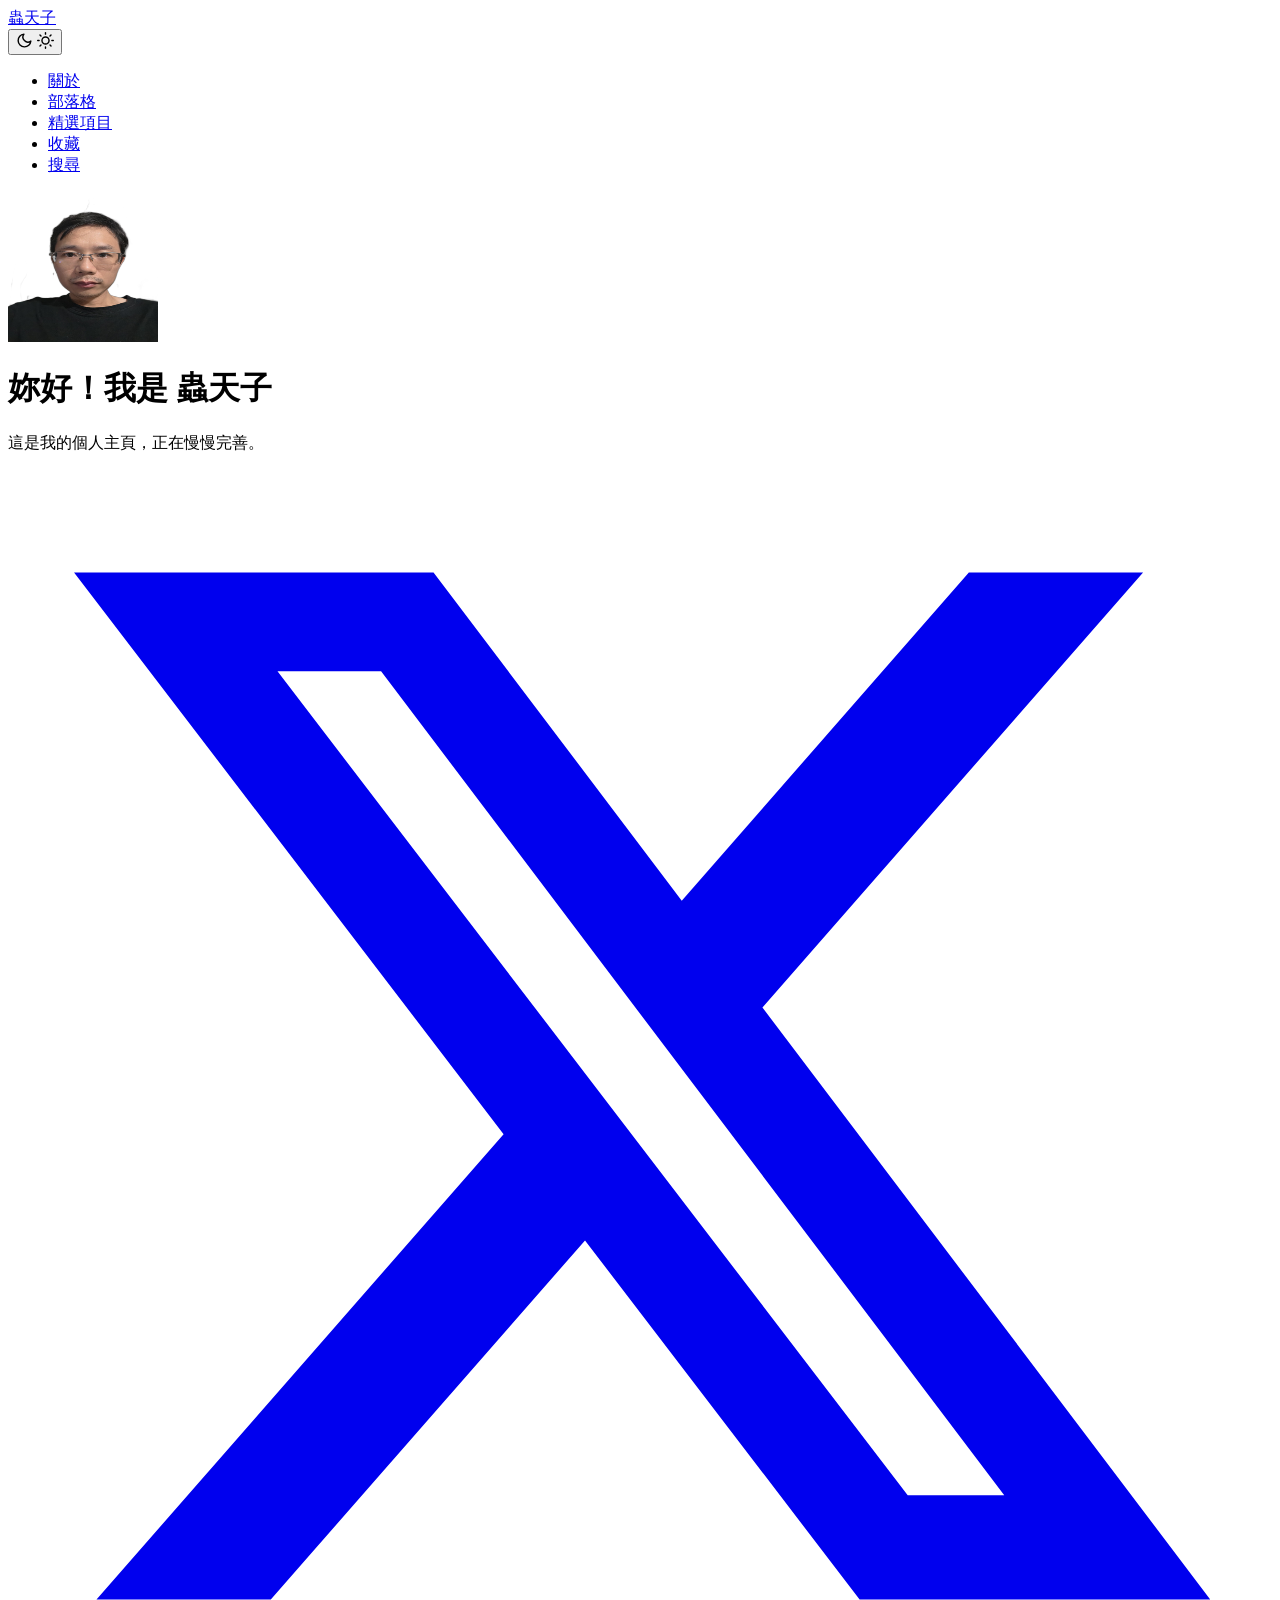
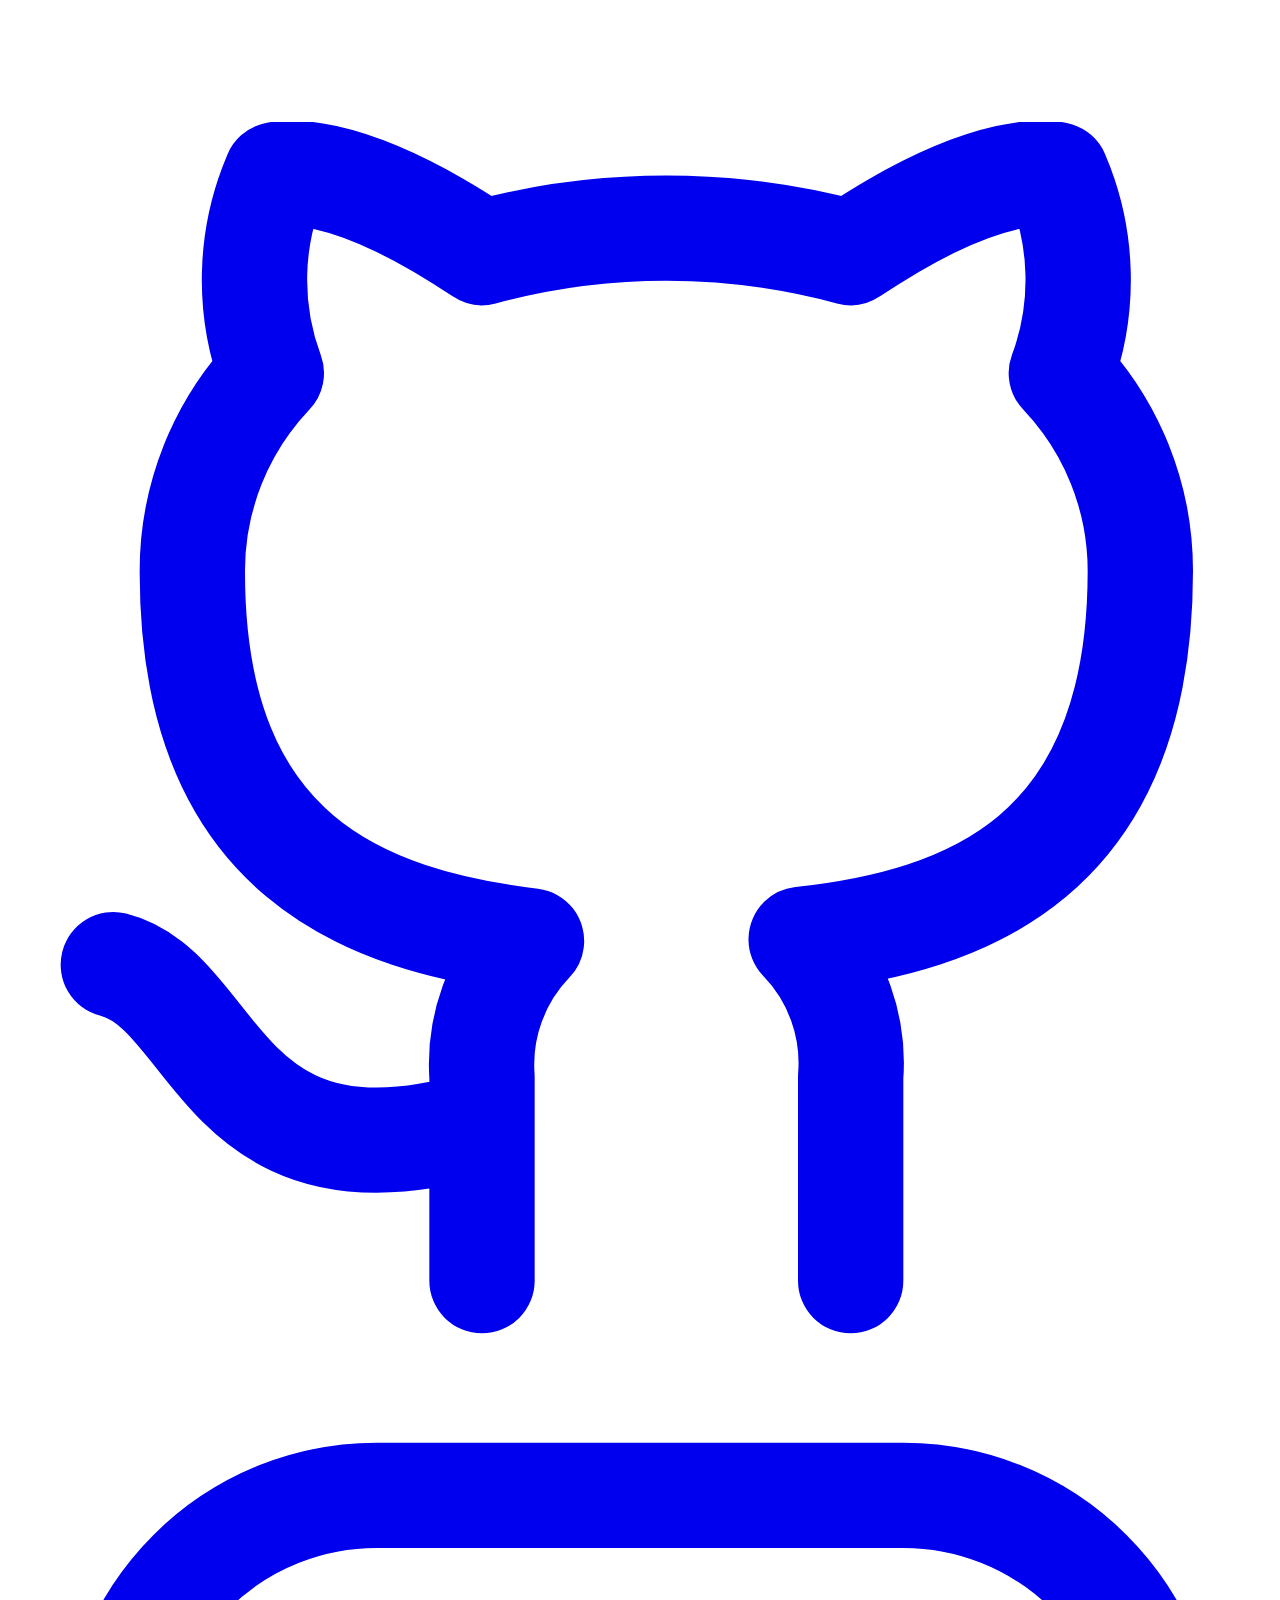
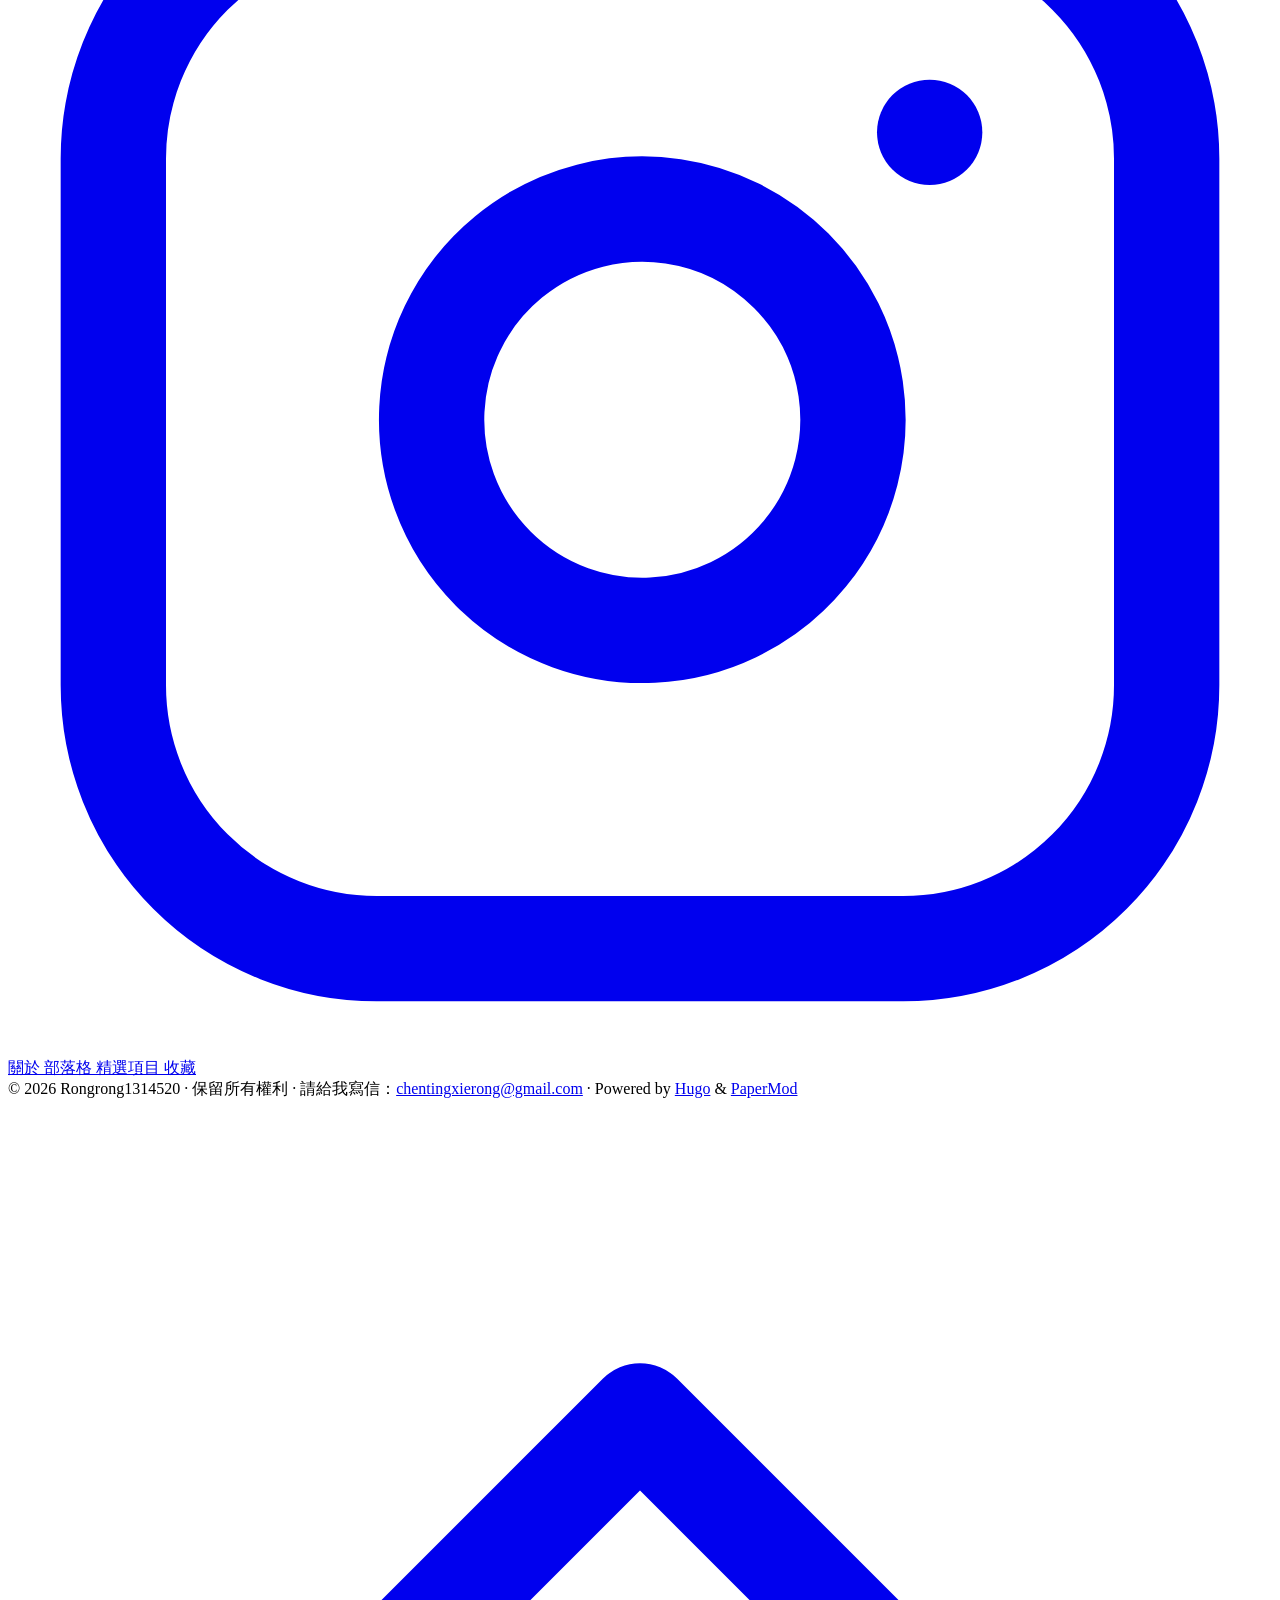
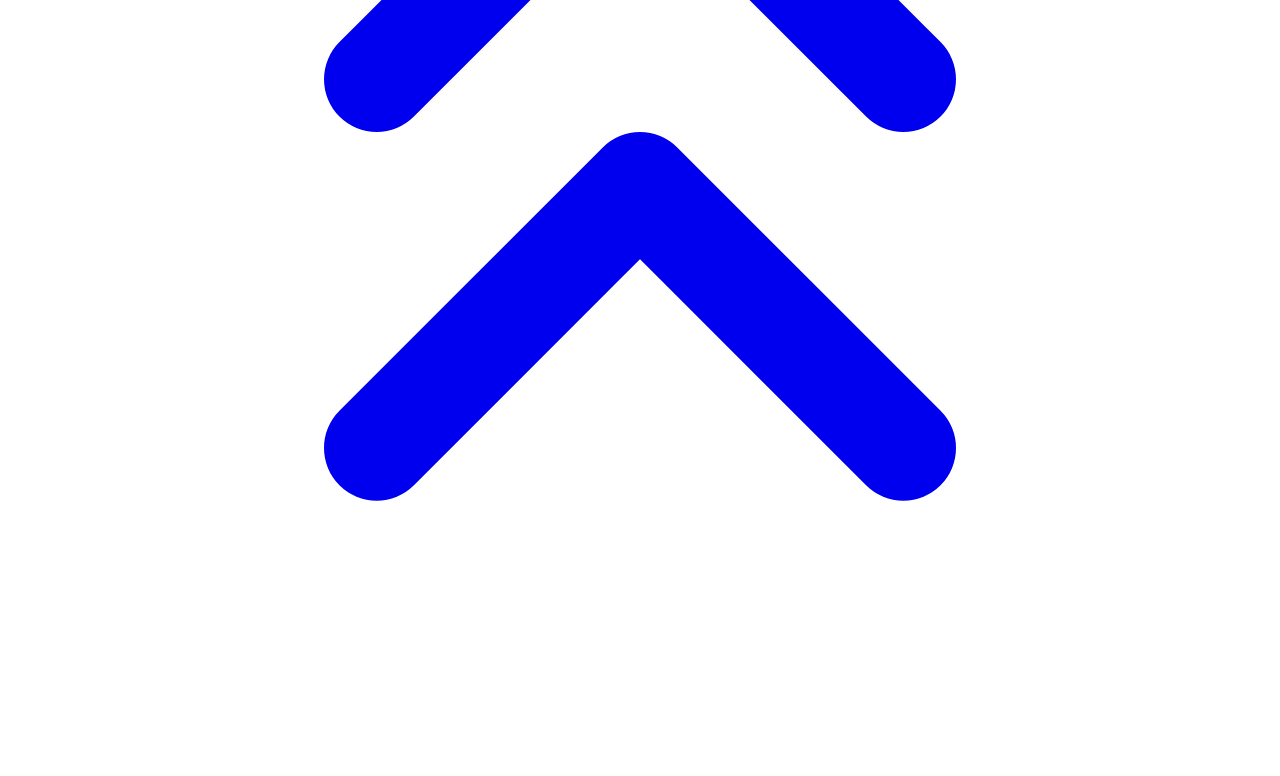
==== index.html @ bcf90ff0 "Add files via upload" ====
<!doctype html><html lang=zh-tw dir=auto data-theme=auto><head><meta charset=utf-8><meta http-equiv=X-UA-Compatible content="IE=edge"><meta name=viewport content="width=device-width,initial-scale=1,shrink-to-fit=no"><meta name=robots content="index, follow"><title>蟲天子</title><meta name=description content><meta name=author content><link rel=canonical href=https://rongrong1314520.github.io/papermod-preview/><link crossorigin=anonymous href=/papermod-preview/assets/css/stylesheet.3899e49284c29fec4d13ca719d9bded2ada97480b4e19773202581a5000cb98c.css integrity="sha256-OJnkkoTCn+xNE8pxnZve0q2pdIC04ZdzICWBpQAMuYw=" rel="preload stylesheet" as=style><link rel=icon href=https://rongrong1314520.github.io/papermod-preview/favicon.ico><link rel=icon type=image/png sizes=16x16 href=https://rongrong1314520.github.io/papermod-preview/favicon-16x16.png><link rel=icon type=image/png sizes=32x32 href=https://rongrong1314520.github.io/papermod-preview/favicon-32x32.png><link rel=apple-touch-icon href=https://rongrong1314520.github.io/papermod-preview/apple-touch-icon.png><link rel=mask-icon href=https://rongrong1314520.github.io/papermod-preview/safari-pinned-tab.svg><meta name=theme-color content="#2e2e33"><meta name=msapplication-TileColor content="#2e2e33"><link rel=alternate type=application/rss+xml href=https://rongrong1314520.github.io/papermod-preview/index.xml title=rss><link rel=alternate type=application/json href=https://rongrong1314520.github.io/papermod-preview/index.json title=json><link rel=alternate hreflang=zh-tw href=https://rongrong1314520.github.io/papermod-preview/><noscript><style>#theme-toggle,.top-link{display:none}</style><style>@media(prefers-color-scheme:dark){:root{--theme:rgb(29, 30, 32);--entry:rgb(46, 46, 51);--primary:rgb(218, 218, 219);--secondary:rgb(155, 156, 157);--tertiary:rgb(65, 66, 68);--content:rgb(196, 196, 197);--code-block-bg:rgb(46, 46, 51);--code-bg:rgb(55, 56, 62);--border:rgb(51, 51, 51);color-scheme:dark}.list{background:var(--theme)}.toc{background:var(--entry)}}</style></noscript><script>localStorage.getItem("pref-theme")==="dark"?document.querySelector("html").dataset.theme="dark":localStorage.getItem("pref-theme")==="light"?document.querySelector("html").dataset.theme="light":window.matchMedia("(prefers-color-scheme: dark)").matches?document.querySelector("html").dataset.theme="dark":document.querySelector("html").dataset.theme="light"</script><link href="https://fonts.googleapis.com/css2?family=Archivo:wght@400;700;900&family=Noto+Sans+TC:wght@400;700;900&display=swap" rel=stylesheet><link rel=manifest href=https://rongrong1314520.github.io/papermod-preview/manifest.json><meta name=theme-color content="#ff5c00"><link rel=apple-touch-icon href=https://rongrong1314520.github.io/papermod-preview/icon-192.png><meta property="og:url" content="https://rongrong1314520.github.io/papermod-preview/"><meta property="og:site_name" content="蟲天子"><meta property="og:title" content="蟲天子"><meta property="og:locale" content="zh_tw"><meta property="og:type" content="website"><meta name=twitter:card content="summary"><meta name=twitter:title content="蟲天子"><script type=application/ld+json>{"@context":"https://schema.org","@type":"Organization","name":"蟲天子","url":"https://rongrong1314520.github.io/papermod-preview/","description":"","logo":"https://rongrong1314520.github.io/papermod-preview/favicon.ico","sameAs":["https://x.com/Lemon432hz","https://github.com/Rongrong1314520","https://www.instagram.com/aaronluoxiao?mdxt=N3BzZjQzcHRna2Fm"]}</script><meta name=generator content="Hugo 0.169.0"></head><body class=list id=top><header class=header><nav class=header-nav><div class=logo><a href=https://rongrong1314520.github.io/papermod-preview/ accesskey=h title="蟲天子 (Alt + H)">蟲天子</a><div class=logo-switches><button id=theme-toggle class=theme-toggle accesskey=t title="(Alt + T)" aria-label="Toggle theme">
<svg class="moon" width="17" height="17" viewBox="0 0 24 24" fill="none" stroke="currentColor" stroke-width="2" stroke-linecap="round" stroke-linejoin="round"><path d="M21 12.79A9 9 0 1111.21 3 7 7 0 0021 12.79z"/></svg>
<svg class="sun" width="17" height="17" viewBox="0 0 24 24" fill="none" stroke="currentColor" stroke-width="2" stroke-linecap="round" stroke-linejoin="round"><circle cx="12" cy="12" r="5"/><line x1="12" y1="1" x2="12" y2="3"/><line x1="12" y1="21" x2="12" y2="23"/><line x1="4.22" y1="4.22" x2="5.64" y2="5.64"/><line x1="18.36" y1="18.36" x2="19.78" y2="19.78"/><line x1="1" y1="12" x2="3" y2="12"/><line x1="21" y1="12" x2="23" y2="12"/><line x1="4.22" y1="19.78" x2="5.64" y2="18.36"/><line x1="18.36" y1="5.64" x2="19.78" y2="4.22"/></svg></button></div></div><ul id=menu class=menu><li><a href=https://rongrong1314520.github.io/papermod-preview/about/ title=關於><span>關於</span></a></li><li><a href=https://rongrong1314520.github.io/papermod-preview/posts/ title=部落格><span>部落格</span></a></li><li><a href=https://rongrong1314520.github.io/papermod-preview/projects/ title=精選項目><span>精選項目</span></a></li><li><a href=https://rongrong1314520.github.io/papermod-preview/tags/%E6%94%B6%E8%97%8F/ title=收藏><span>收藏</span></a></li><li><a href=https://rongrong1314520.github.io/papermod-preview/search/ title="搜尋 (Alt + /)" accesskey=/><span>搜尋</span></a></li></ul></nav></header><main class=main><div class=profile><div class=profile_inner><img draggable=false src=https://rongrong1314520.github.io/papermod-preview/photo.png alt=蟲天子 title=蟲天子 height=150 width=150><h1>妳好！我是 <strong>蟲天子</strong></h1><span>這是我的個人主頁，正在慢慢完善。</span><div class=social-icons><a href=https://x.com/Lemon432hz target=_blank rel="noopener noreferrer me" title=X><svg viewBox="0 0 24 24" fill="currentColor"><path d="M18.244 2.25h3.308l-7.227 8.26 8.502 11.24H16.17l-5.214-6.817L4.99 21.75H1.68l7.73-8.835L1.254 2.25H8.08l4.713 6.231zm-1.161 17.52h1.833L7.084 4.126H5.117z"/></svg>
</a><a href=https://github.com/Rongrong1314520 target=_blank rel="noopener noreferrer me" title=Github><svg viewBox="0 0 24 24" fill="none" stroke="currentColor" stroke-width="2" stroke-linecap="round" stroke-linejoin="round"><path d="M9 19c-5 1.5-5-2.5-7-3m14 6v-3.87a3.37 3.37.0 00-.94-2.61c3.14-.35 6.44-1.54 6.44-7A5.44 5.44.0 0020 4.77 5.07 5.07.0 0019.91 1S18.73.65 16 2.48a13.38 13.38.0 00-7 0C6.27.65 5.09 1 5.09 1A5.07 5.07.0 005 4.77 5.44 5.44.0 003.5 8.55c0 5.42 3.3 6.61 6.44 7A3.37 3.37.0 009 18.13V22"/></svg>
</a><a href="https://www.instagram.com/aaronluoxiao?mdxt=N3BzZjQzcHRna2Fm" target=_blank rel="noopener noreferrer me" title=Instagram><svg viewBox="0 0 24 24" fill="none" stroke="currentColor" stroke-width="2" stroke-linecap="round" stroke-linejoin="round"><rect x="2" y="2" width="20" height="20" rx="5" ry="5"/><path d="M16 11.37A4 4 0 1112.63 8 4 4 0 0116 11.37z"/><line x1="17.5" y1="6.5" x2="17.5" y2="6.5"/></svg></a></div><div class=buttons><a class=button href=/about/ rel=noopener title=關於><span class=button-inner>關於
</span></a><a class=button href=/posts/ rel=noopener title=部落格><span class=button-inner>部落格
</span></a><a class=button href=/projects/ rel=noopener title=精選項目><span class=button-inner>精選項目
</span></a><a class=button href=/tags/%e6%94%b6%e8%97%8f/ rel=noopener title=收藏><span class=button-inner>收藏</span></a></div></div></div></main><footer class=footer><span>© 2026 Rongrong1314520 · 保留所有權利</span> ·
請給我寫信：<a href=mailto:chentingxierong@gmail.com>chentingxierong@gmail.com</a> ·
<span>Powered by
<a href="https://gohugo.io/?utm_source=papermod" rel=noopener target=_blank>Hugo</a> &
<a href=https://github.com/adityatelange/hugo-PaperMod/ rel=noopener target=_blank>PaperMod</a></span></footer><a href=#top id=top-link class="top-link hidden" aria-label="go to top" title="Go to Top (Alt + G)" accesskey=g><svg viewBox="0 0 24 24" fill="none" stroke="currentColor" stroke-width="2" stroke-linecap="round" stroke-linejoin="round" class="feather feather-chevrons-up"><polyline points="17 11 12 6 7 11"/><polyline points="17 18 12 13 7 18"/></svg>
</a><script>let menu=document.getElementById("menu");if(menu){const e=localStorage.getItem("menu-scroll-position");e&&(menu.scrollLeft=parseInt(e,10));let t;menu.addEventListener("scroll",function(){clearTimeout(t),t=setTimeout(function(){localStorage.setItem("menu-scroll-position",menu.scrollLeft)},150)},{passive:!0})}document.querySelectorAll('a[href^="#"]').forEach(e=>{e.addEventListener("click",function(e){e.preventDefault();var n=this.getAttribute("href").substr(1);const t=document.querySelector(`[id='${decodeURIComponent(n)}']`);window.matchMedia("(prefers-reduced-motion: reduce)").matches?t.scrollIntoView():t.scrollIntoView({behavior:"smooth"}),t.tabIndex<0&&!t.hasAttribute("tabindex")&&t.setAttribute("tabindex","-1"),t.focus({preventScroll:!0}),n==="top"?history.replaceState(null,null," "):history.pushState(null,null,`#${n}`)})})</script><script>var toplink=document.getElementById("top-link"),scrollTicking=!1;window.addEventListener("scroll",function(){if(scrollTicking)return;scrollTicking=!0,requestAnimationFrame(function(){const e=window.innerHeight,t=document.body.scrollTop>e||document.documentElement.scrollTop>e;toplink.classList.toggle("hidden",!t),scrollTicking=!1})},{passive:!0})</script><script>document.getElementById("theme-toggle").addEventListener("click",()=>{const e=document.querySelector("html");e.dataset.theme==="dark"?(e.dataset.theme="light",localStorage.setItem("pref-theme","light")):(e.dataset.theme="dark",localStorage.setItem("pref-theme","dark"))})</script></body></html>
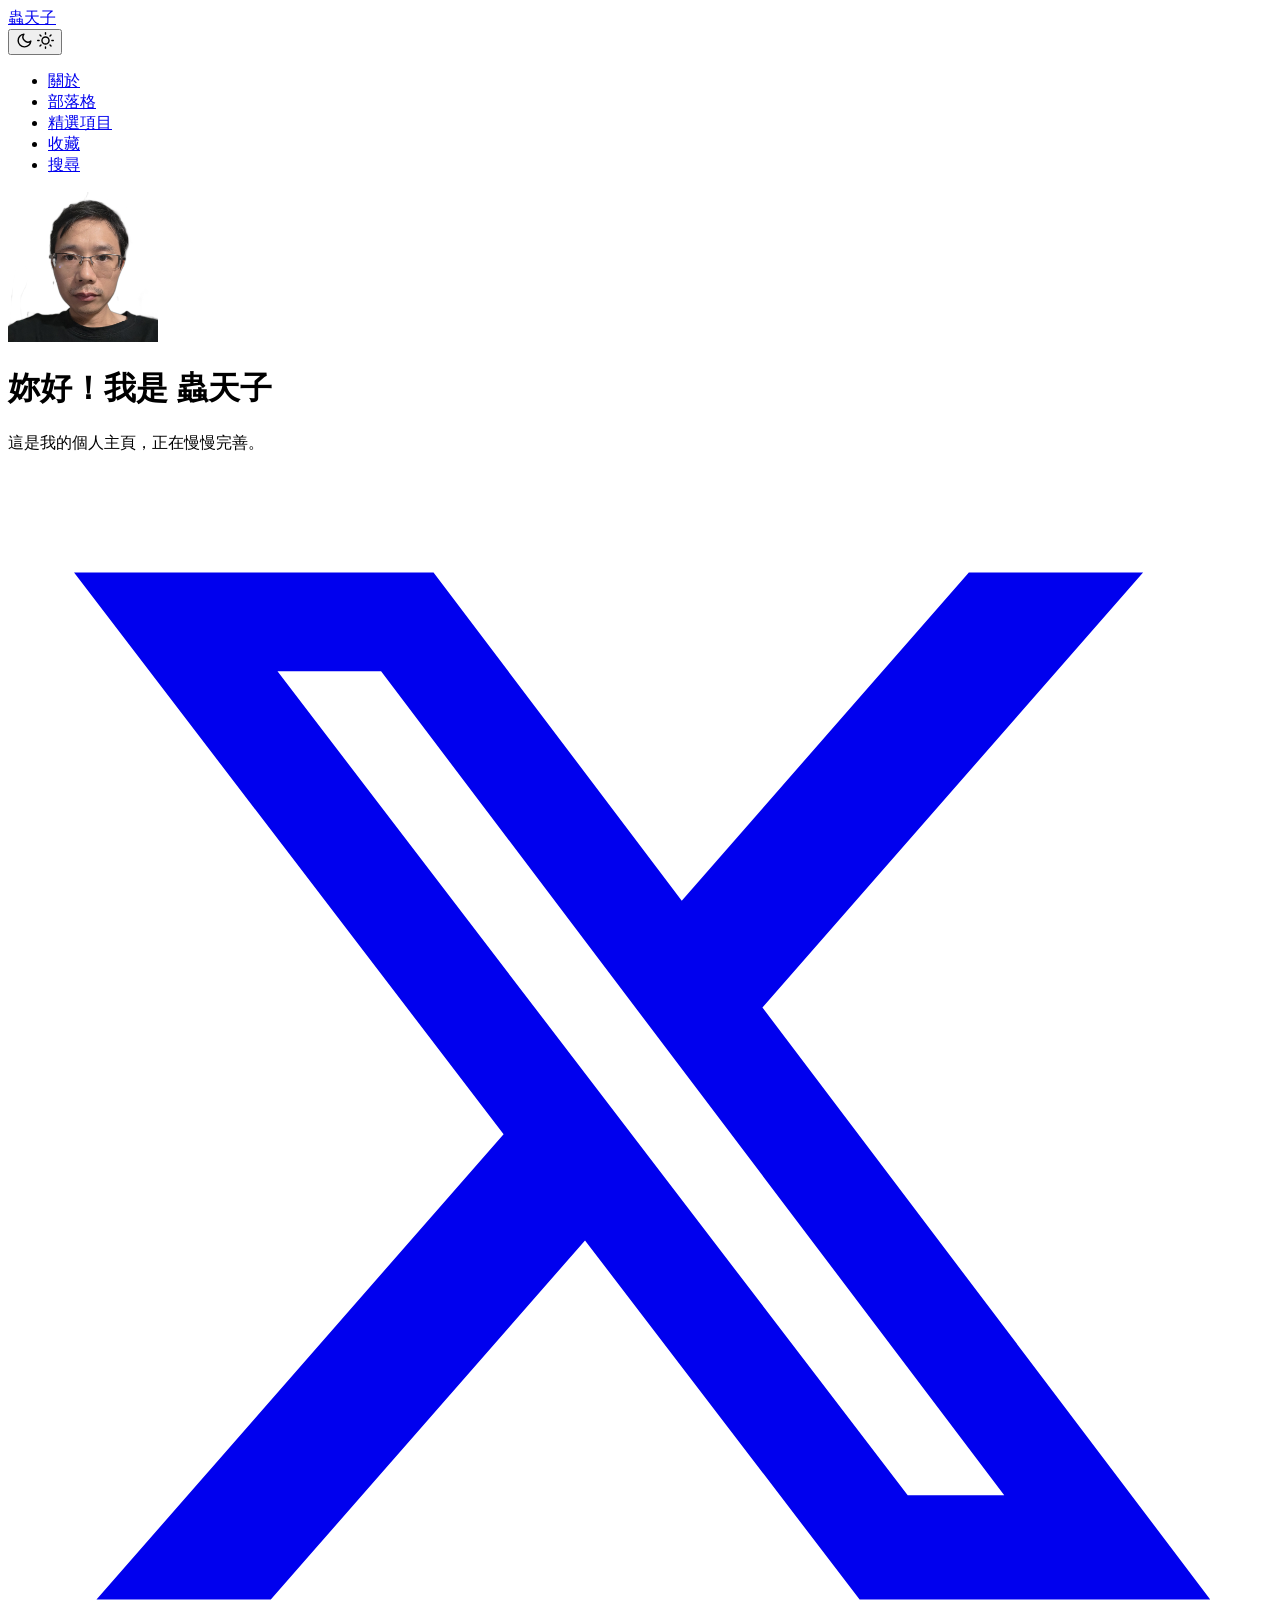
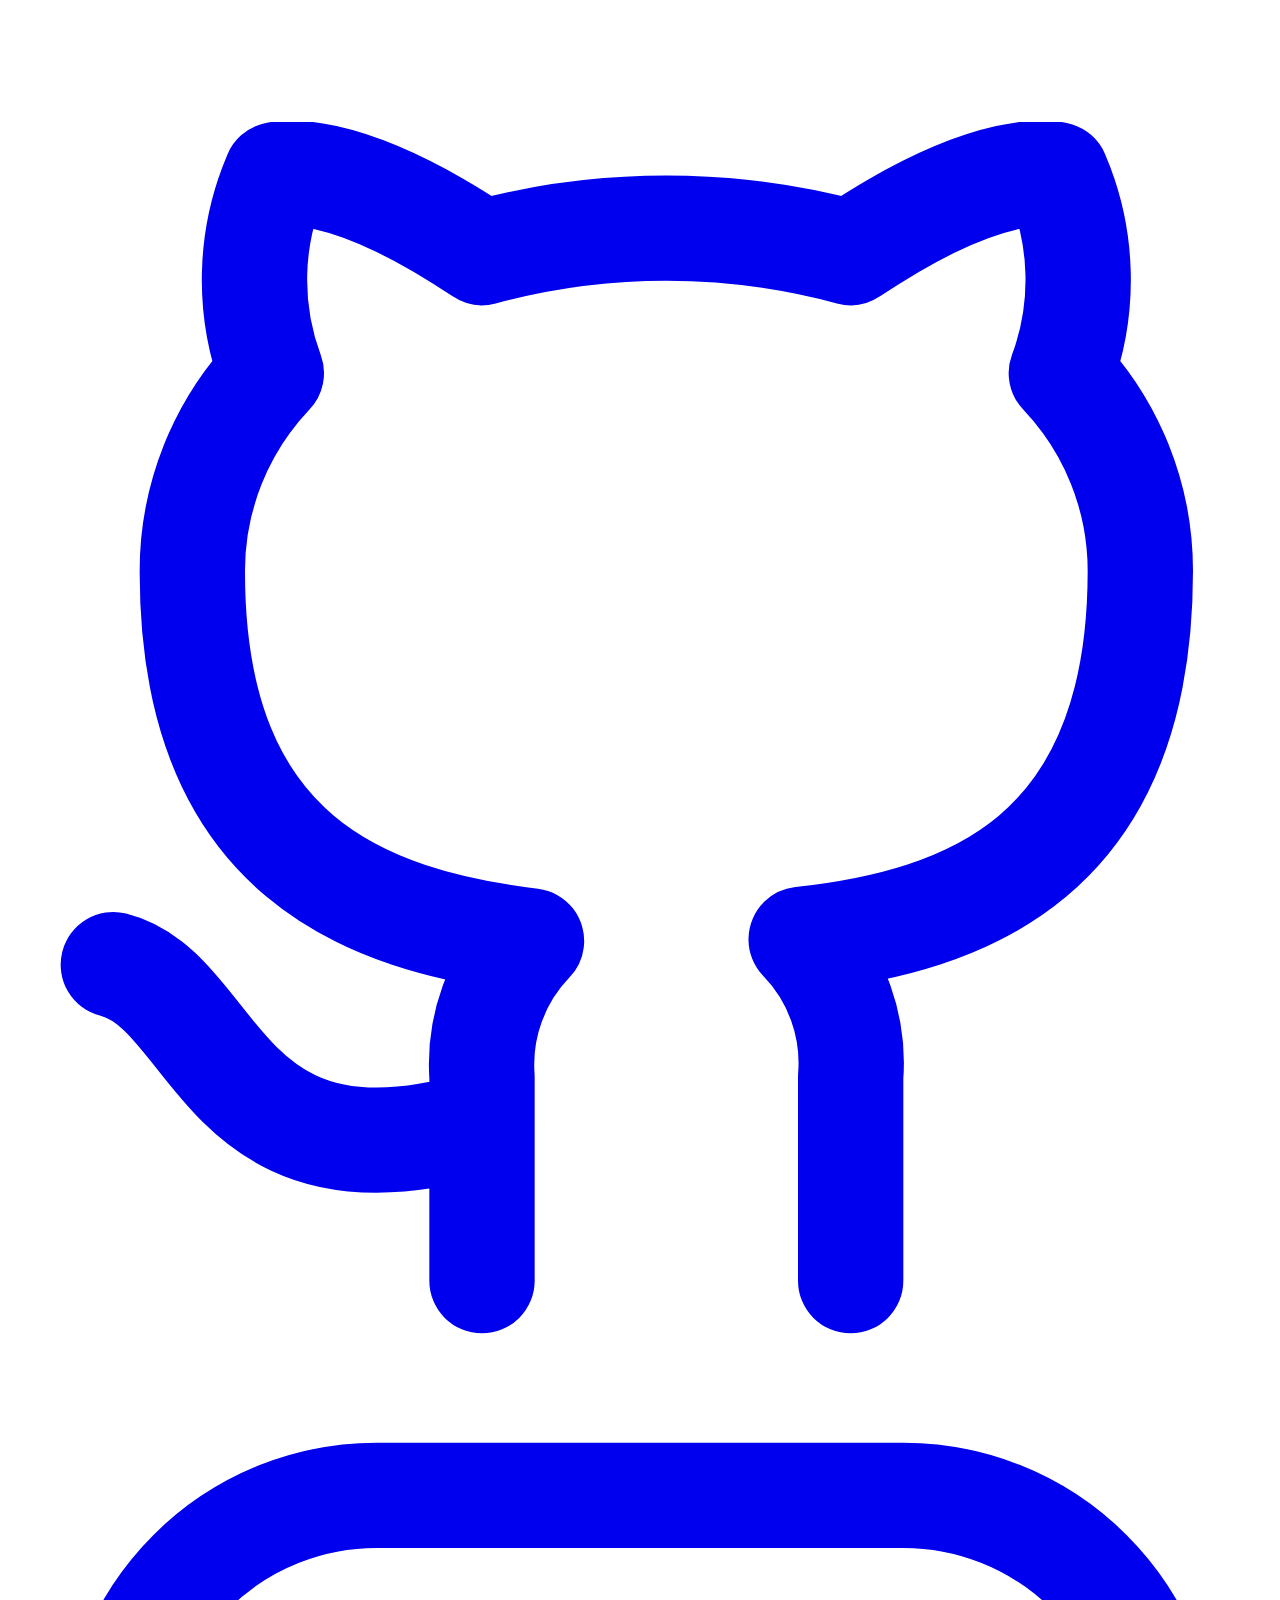
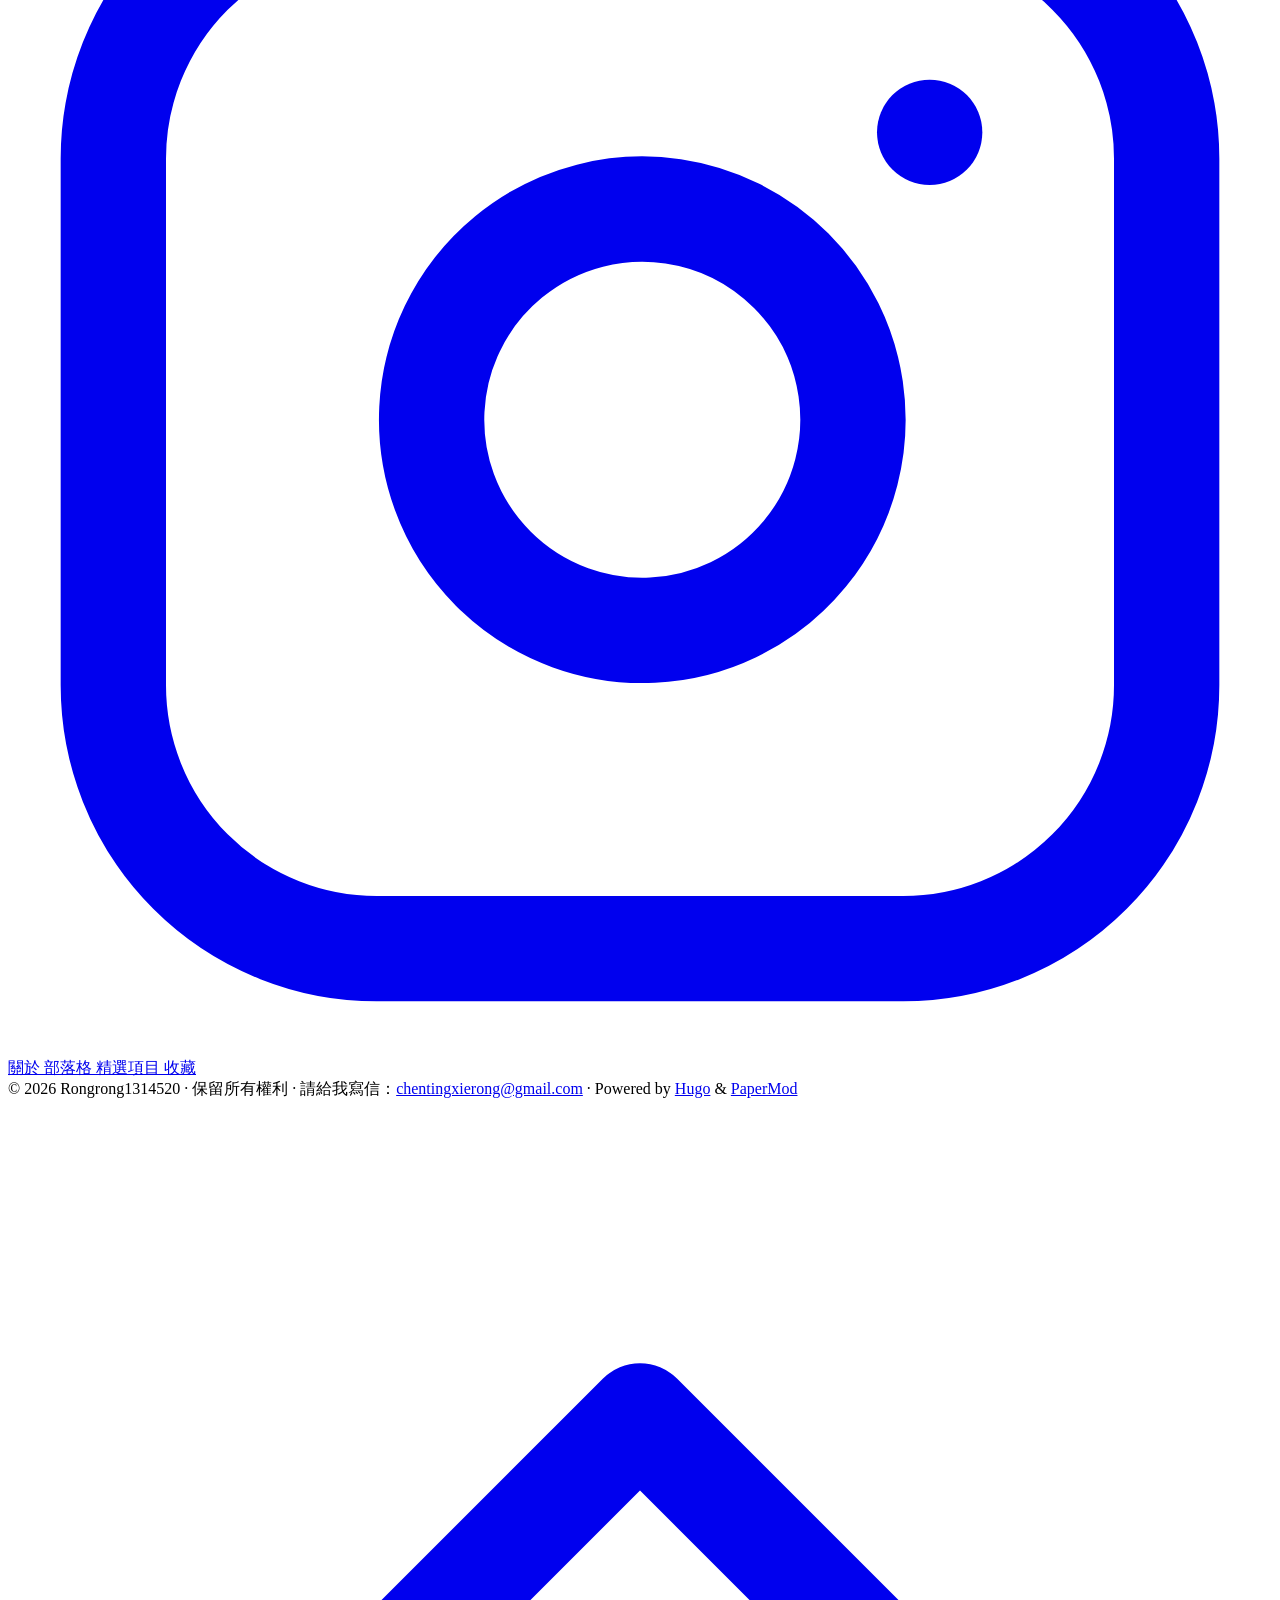
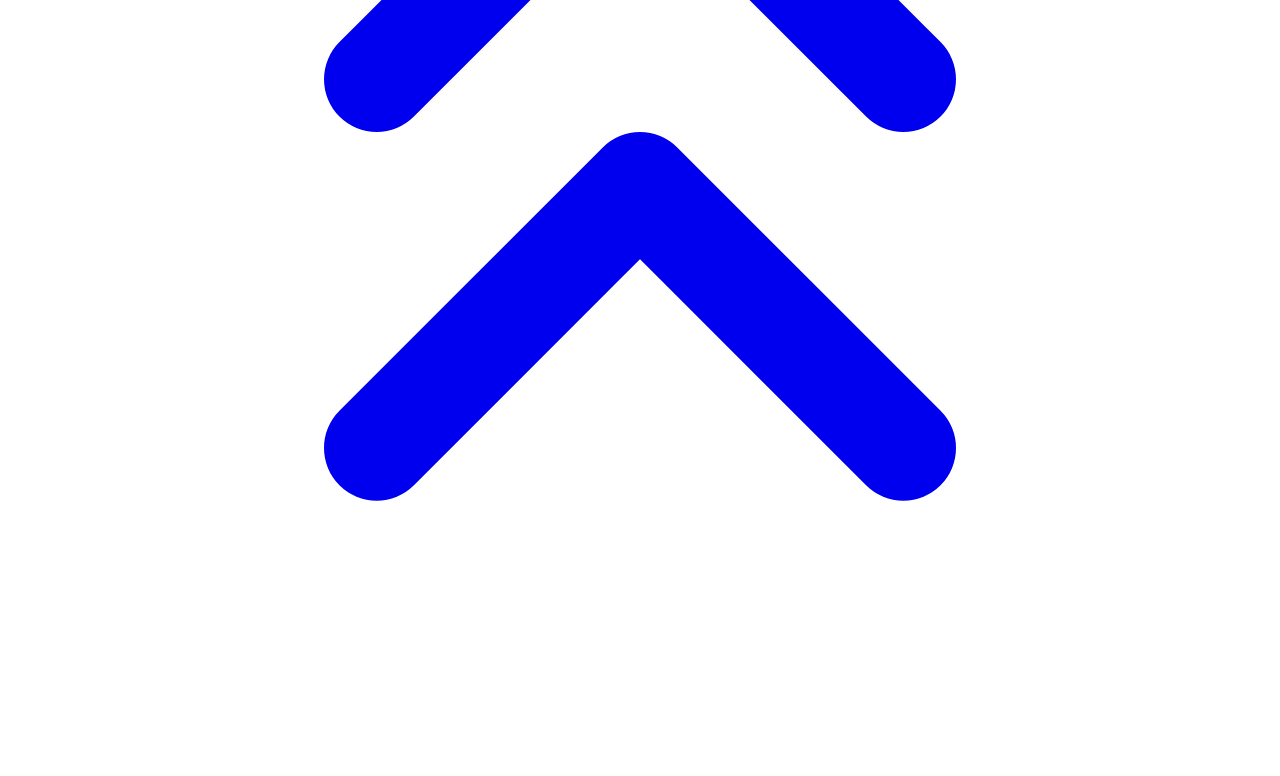
==== commit da7771fe: "Add files via upload" ====
--- a/index.html
+++ b/index.html
@@ -1,4 +1,4 @@
-<!doctype html><html lang=zh-tw dir=auto data-theme=auto><head><meta charset=utf-8><meta http-equiv=X-UA-Compatible content="IE=edge"><meta name=viewport content="width=device-width,initial-scale=1,shrink-to-fit=no"><meta name=robots content="index, follow"><title>蟲天子</title><meta name=description content><meta name=author content><link rel=canonical href=https://rongrong1314520.github.io/papermod-preview/><link crossorigin=anonymous href=/papermod-preview/assets/css/stylesheet.3899e49284c29fec4d13ca719d9bded2ada97480b4e19773202581a5000cb98c.css integrity="sha256-OJnkkoTCn+xNE8pxnZve0q2pdIC04ZdzICWBpQAMuYw=" rel="preload stylesheet" as=style><link rel=icon href=https://rongrong1314520.github.io/papermod-preview/favicon.ico><link rel=icon type=image/png sizes=16x16 href=https://rongrong1314520.github.io/papermod-preview/favicon-16x16.png><link rel=icon type=image/png sizes=32x32 href=https://rongrong1314520.github.io/papermod-preview/favicon-32x32.png><link rel=apple-touch-icon href=https://rongrong1314520.github.io/papermod-preview/apple-touch-icon.png><link rel=mask-icon href=https://rongrong1314520.github.io/papermod-preview/safari-pinned-tab.svg><meta name=theme-color content="#2e2e33"><meta name=msapplication-TileColor content="#2e2e33"><link rel=alternate type=application/rss+xml href=https://rongrong1314520.github.io/papermod-preview/index.xml title=rss><link rel=alternate type=application/json href=https://rongrong1314520.github.io/papermod-preview/index.json title=json><link rel=alternate hreflang=zh-tw href=https://rongrong1314520.github.io/papermod-preview/><noscript><style>#theme-toggle,.top-link{display:none}</style><style>@media(prefers-color-scheme:dark){:root{--theme:rgb(29, 30, 32);--entry:rgb(46, 46, 51);--primary:rgb(218, 218, 219);--secondary:rgb(155, 156, 157);--tertiary:rgb(65, 66, 68);--content:rgb(196, 196, 197);--code-block-bg:rgb(46, 46, 51);--code-bg:rgb(55, 56, 62);--border:rgb(51, 51, 51);color-scheme:dark}.list{background:var(--theme)}.toc{background:var(--entry)}}</style></noscript><script>localStorage.getItem("pref-theme")==="dark"?document.querySelector("html").dataset.theme="dark":localStorage.getItem("pref-theme")==="light"?document.querySelector("html").dataset.theme="light":window.matchMedia("(prefers-color-scheme: dark)").matches?document.querySelector("html").dataset.theme="dark":document.querySelector("html").dataset.theme="light"</script><link href="https://fonts.googleapis.com/css2?family=Archivo:wght@400;700;900&family=Noto+Sans+TC:wght@400;700;900&display=swap" rel=stylesheet><link rel=manifest href=https://rongrong1314520.github.io/papermod-preview/manifest.json><meta name=theme-color content="#ff5c00"><link rel=apple-touch-icon href=https://rongrong1314520.github.io/papermod-preview/icon-192.png><meta property="og:url" content="https://rongrong1314520.github.io/papermod-preview/"><meta property="og:site_name" content="蟲天子"><meta property="og:title" content="蟲天子"><meta property="og:locale" content="zh_tw"><meta property="og:type" content="website"><meta name=twitter:card content="summary"><meta name=twitter:title content="蟲天子"><script type=application/ld+json>{"@context":"https://schema.org","@type":"Organization","name":"蟲天子","url":"https://rongrong1314520.github.io/papermod-preview/","description":"","logo":"https://rongrong1314520.github.io/papermod-preview/favicon.ico","sameAs":["https://x.com/Lemon432hz","https://github.com/Rongrong1314520","https://www.instagram.com/aaronluoxiao?mdxt=N3BzZjQzcHRna2Fm"]}</script><meta name=generator content="Hugo 0.169.0"></head><body class=list id=top><header class=header><nav class=header-nav><div class=logo><a href=https://rongrong1314520.github.io/papermod-preview/ accesskey=h title="蟲天子 (Alt + H)">蟲天子</a><div class=logo-switches><button id=theme-toggle class=theme-toggle accesskey=t title="(Alt + T)" aria-label="Toggle theme">
+<!doctype html><html lang=zh-tw dir=auto data-theme=auto><head><meta charset=utf-8><meta http-equiv=X-UA-Compatible content="IE=edge"><meta name=viewport content="width=device-width,initial-scale=1,shrink-to-fit=no"><meta name=robots content="index, follow"><title>蟲天子</title><meta name=description content><meta name=author content><link rel=canonical href=https://rongrong1314520.github.io/papermod-preview/><link crossorigin=anonymous href=/papermod-preview/assets/css/stylesheet.0a45c196b21f2f2be325c5cd423f6c65d564d8e48909d6c255a1c71909a4b46d.css integrity="sha256-CkXBlrIfLyvjJcXNQj9sZdVk2OSJCdbCVaHHGQmktG0=" rel="preload stylesheet" as=style><link rel=icon href=https://rongrong1314520.github.io/papermod-preview/favicon.ico><link rel=icon type=image/png sizes=16x16 href=https://rongrong1314520.github.io/papermod-preview/favicon-16x16.png><link rel=icon type=image/png sizes=32x32 href=https://rongrong1314520.github.io/papermod-preview/favicon-32x32.png><link rel=apple-touch-icon href=https://rongrong1314520.github.io/papermod-preview/apple-touch-icon.png><link rel=mask-icon href=https://rongrong1314520.github.io/papermod-preview/safari-pinned-tab.svg><meta name=theme-color content="#2e2e33"><meta name=msapplication-TileColor content="#2e2e33"><link rel=alternate type=application/rss+xml href=https://rongrong1314520.github.io/papermod-preview/index.xml title=rss><link rel=alternate type=application/json href=https://rongrong1314520.github.io/papermod-preview/index.json title=json><link rel=alternate hreflang=zh-tw href=https://rongrong1314520.github.io/papermod-preview/><noscript><style>#theme-toggle,.top-link{display:none}</style><style>@media(prefers-color-scheme:dark){:root{--theme:rgb(29, 30, 32);--entry:rgb(46, 46, 51);--primary:rgb(218, 218, 219);--secondary:rgb(155, 156, 157);--tertiary:rgb(65, 66, 68);--content:rgb(196, 196, 197);--code-block-bg:rgb(46, 46, 51);--code-bg:rgb(55, 56, 62);--border:rgb(51, 51, 51);color-scheme:dark}.list{background:var(--theme)}.toc{background:var(--entry)}}</style></noscript><script>localStorage.getItem("pref-theme")==="dark"?document.querySelector("html").dataset.theme="dark":localStorage.getItem("pref-theme")==="light"?document.querySelector("html").dataset.theme="light":window.matchMedia("(prefers-color-scheme: dark)").matches?document.querySelector("html").dataset.theme="dark":document.querySelector("html").dataset.theme="light"</script><link href="https://fonts.googleapis.com/css2?family=Archivo:wght@400;700;900&family=Noto+Sans+TC:wght@400;700;900&display=swap" rel=stylesheet><link rel=manifest href=https://rongrong1314520.github.io/papermod-preview/manifest.json><meta name=theme-color content="#1a1a1a"><link rel=apple-touch-icon href=https://rongrong1314520.github.io/papermod-preview/icon-192.png><meta property="og:url" content="https://rongrong1314520.github.io/papermod-preview/"><meta property="og:site_name" content="蟲天子"><meta property="og:title" content="蟲天子"><meta property="og:locale" content="zh_tw"><meta property="og:type" content="website"><meta name=twitter:card content="summary"><meta name=twitter:title content="蟲天子"><script type=application/ld+json>{"@context":"https://schema.org","@type":"Organization","name":"蟲天子","url":"https://rongrong1314520.github.io/papermod-preview/","description":"","logo":"https://rongrong1314520.github.io/papermod-preview/favicon.ico","sameAs":["https://x.com/Lemon432hz","https://github.com/Rongrong1314520","https://www.instagram.com/aaronluoxiao?mdxt=N3BzZjQzcHRna2Fm"]}</script><meta name=generator content="Hugo 0.169.0"></head><body class=list id=top><header class=header><nav class=header-nav><div class=logo><a href=https://rongrong1314520.github.io/papermod-preview/ accesskey=h title="蟲天子 (Alt + H)">蟲天子</a><div class=logo-switches><button id=theme-toggle class=theme-toggle accesskey=t title="(Alt + T)" aria-label="Toggle theme">
 <svg class="moon" width="17" height="17" viewBox="0 0 24 24" fill="none" stroke="currentColor" stroke-width="2" stroke-linecap="round" stroke-linejoin="round"><path d="M21 12.79A9 9 0 1111.21 3 7 7 0 0021 12.79z"/></svg>
 <svg class="sun" width="17" height="17" viewBox="0 0 24 24" fill="none" stroke="currentColor" stroke-width="2" stroke-linecap="round" stroke-linejoin="round"><circle cx="12" cy="12" r="5"/><line x1="12" y1="1" x2="12" y2="3"/><line x1="12" y1="21" x2="12" y2="23"/><line x1="4.22" y1="4.22" x2="5.64" y2="5.64"/><line x1="18.36" y1="18.36" x2="19.78" y2="19.78"/><line x1="1" y1="12" x2="3" y2="12"/><line x1="21" y1="12" x2="23" y2="12"/><line x1="4.22" y1="19.78" x2="5.64" y2="18.36"/><line x1="18.36" y1="5.64" x2="19.78" y2="4.22"/></svg></button></div></div><ul id=menu class=menu><li><a href=https://rongrong1314520.github.io/papermod-preview/about/ title=關於><span>關於</span></a></li><li><a href=https://rongrong1314520.github.io/papermod-preview/posts/ title=部落格><span>部落格</span></a></li><li><a href=https://rongrong1314520.github.io/papermod-preview/projects/ title=精選項目><span>精選項目</span></a></li><li><a href=https://rongrong1314520.github.io/papermod-preview/tags/%E6%94%B6%E8%97%8F/ title=收藏><span>收藏</span></a></li><li><a href=https://rongrong1314520.github.io/papermod-preview/search/ title="搜尋 (Alt + /)" accesskey=/><span>搜尋</span></a></li></ul></nav></header><main class=main><div class=profile><div class=profile_inner><img draggable=false src=https://rongrong1314520.github.io/papermod-preview/photo.png alt=蟲天子 title=蟲天子 height=150 width=150><h1>妳好！我是 <strong>蟲天子</strong></h1><span>這是我的個人主頁，正在慢慢完善。</span><div class=social-icons><a href=https://x.com/Lemon432hz target=_blank rel="noopener noreferrer me" title=X><svg viewBox="0 0 24 24" fill="currentColor"><path d="M18.244 2.25h3.308l-7.227 8.26 8.502 11.24H16.17l-5.214-6.817L4.99 21.75H1.68l7.73-8.835L1.254 2.25H8.08l4.713 6.231zm-1.161 17.52h1.833L7.084 4.126H5.117z"/></svg>
 </a><a href=https://github.com/Rongrong1314520 target=_blank rel="noopener noreferrer me" title=Github><svg viewBox="0 0 24 24" fill="none" stroke="currentColor" stroke-width="2" stroke-linecap="round" stroke-linejoin="round"><path d="M9 19c-5 1.5-5-2.5-7-3m14 6v-3.87a3.37 3.37.0 00-.94-2.61c3.14-.35 6.44-1.54 6.44-7A5.44 5.44.0 0020 4.77 5.07 5.07.0 0019.91 1S18.73.65 16 2.48a13.38 13.38.0 00-7 0C6.27.65 5.09 1 5.09 1A5.07 5.07.0 005 4.77 5.44 5.44.0 003.5 8.55c0 5.42 3.3 6.61 6.44 7A3.37 3.37.0 009 18.13V22"/></svg>
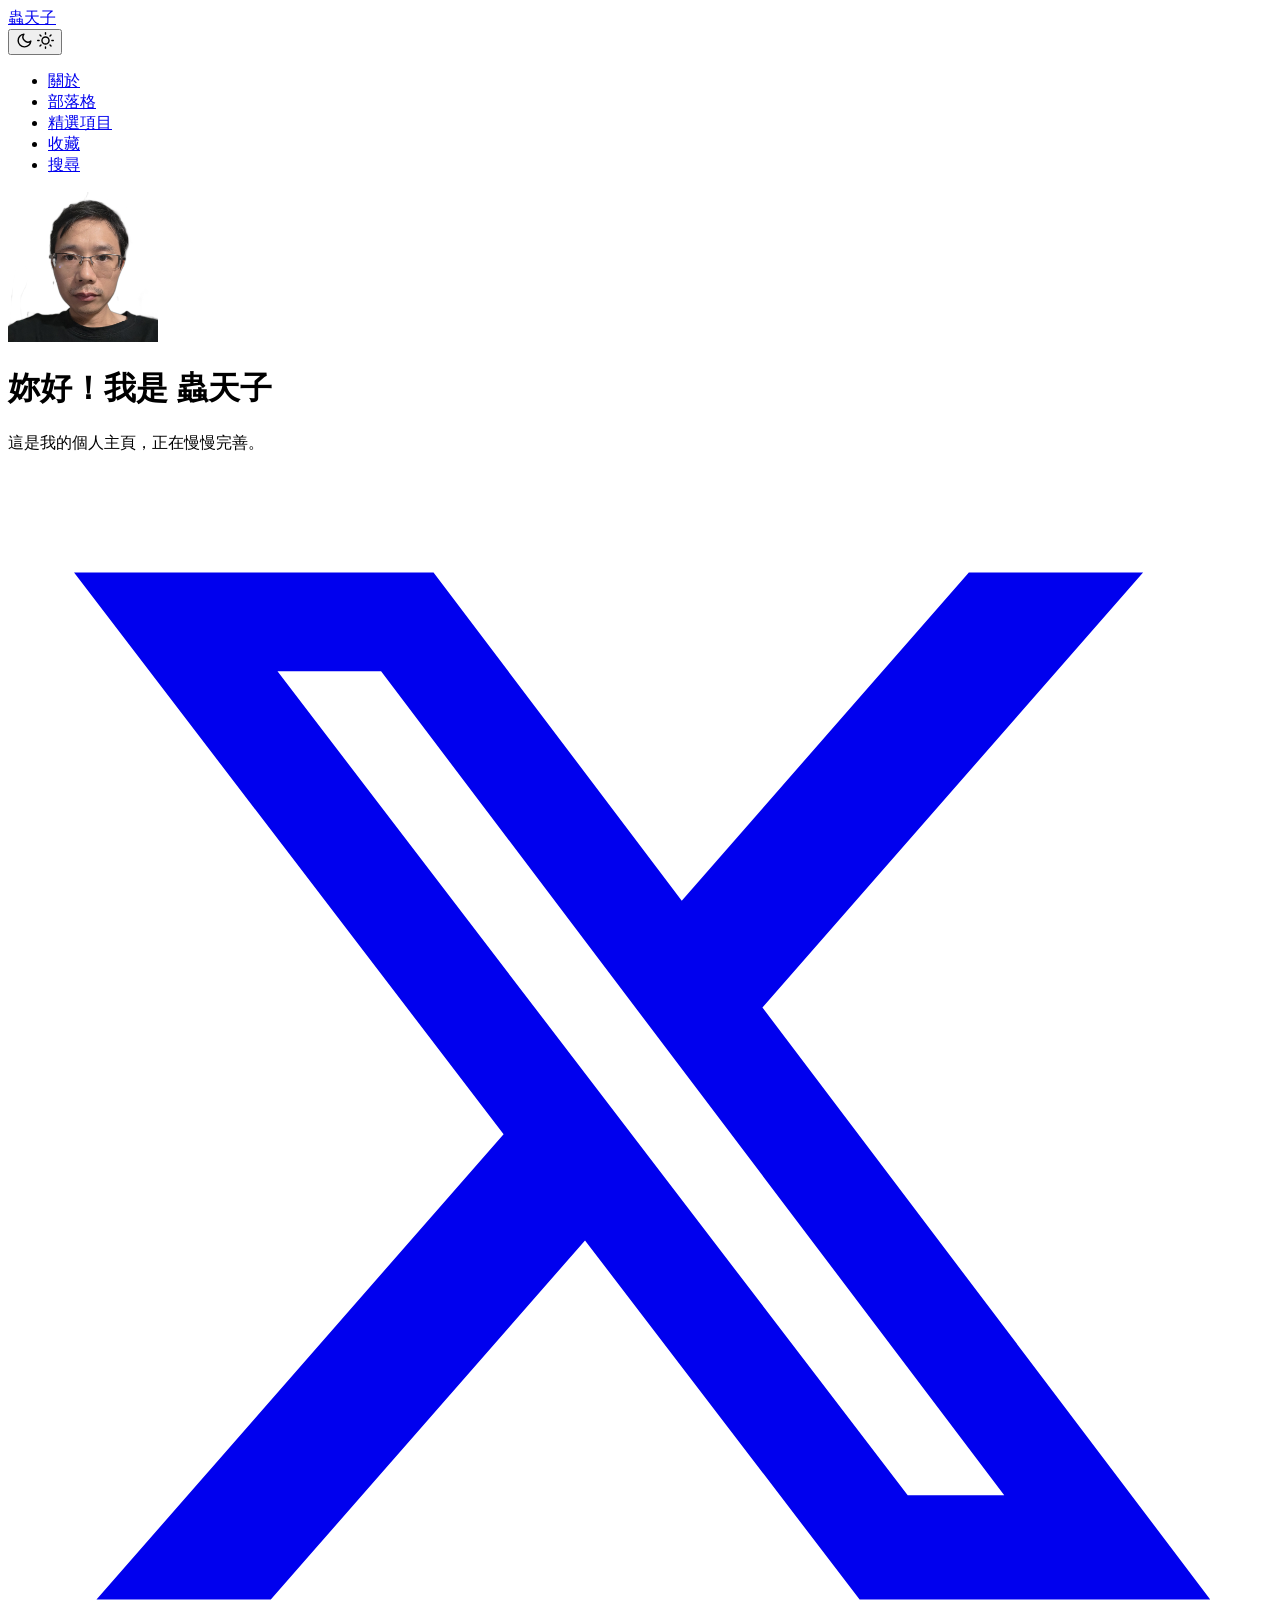
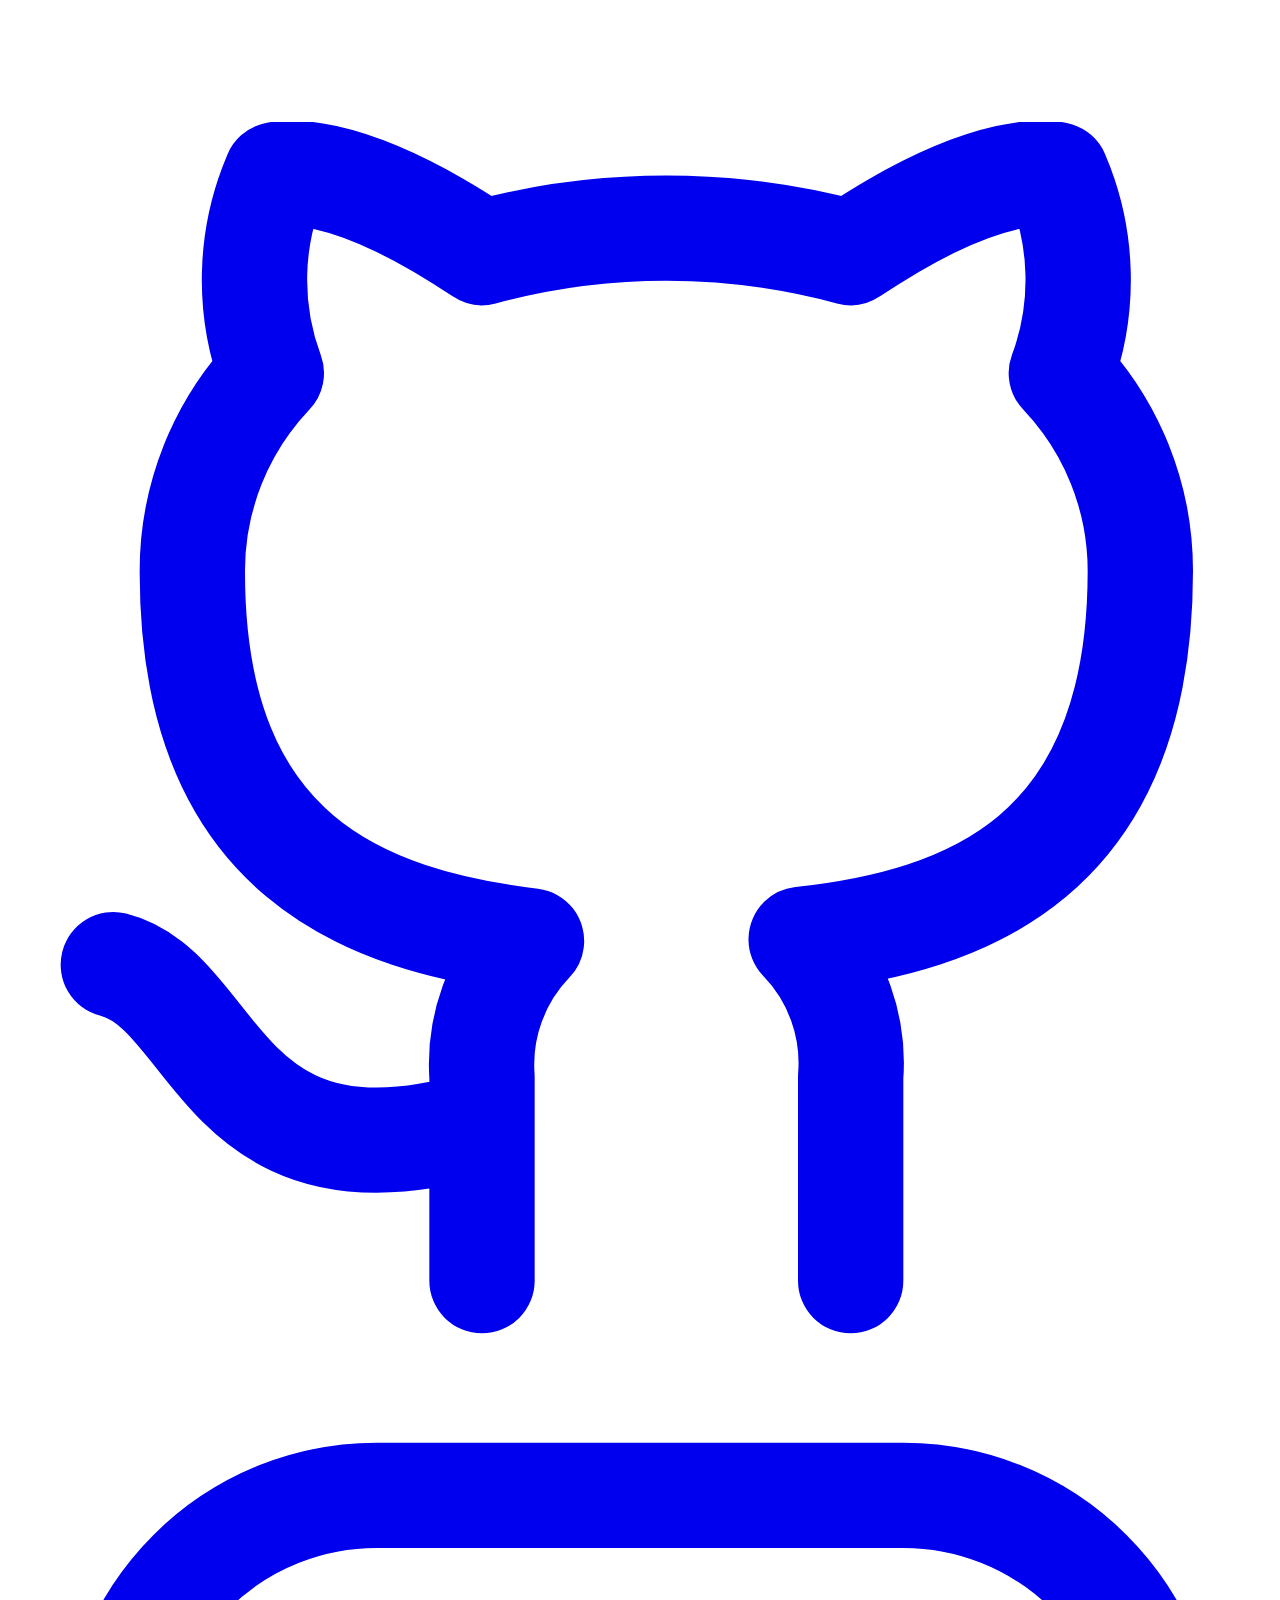
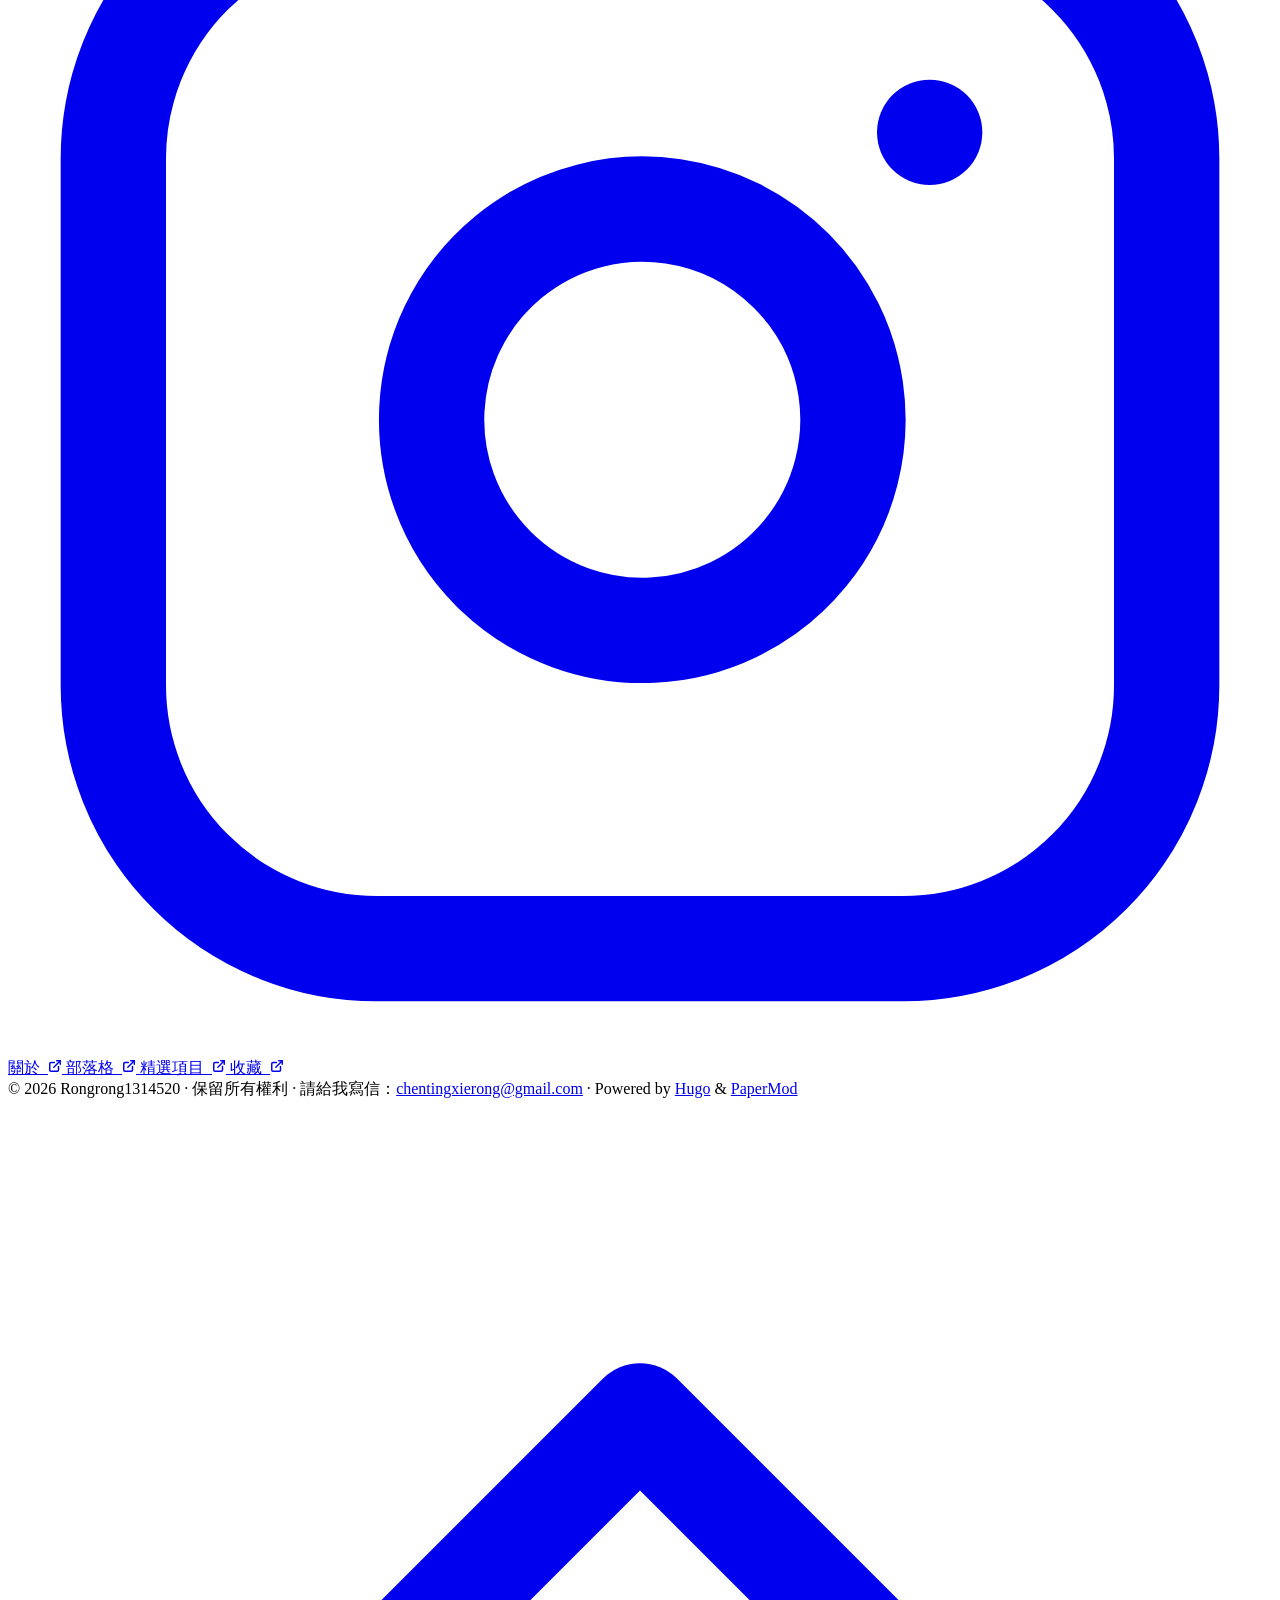
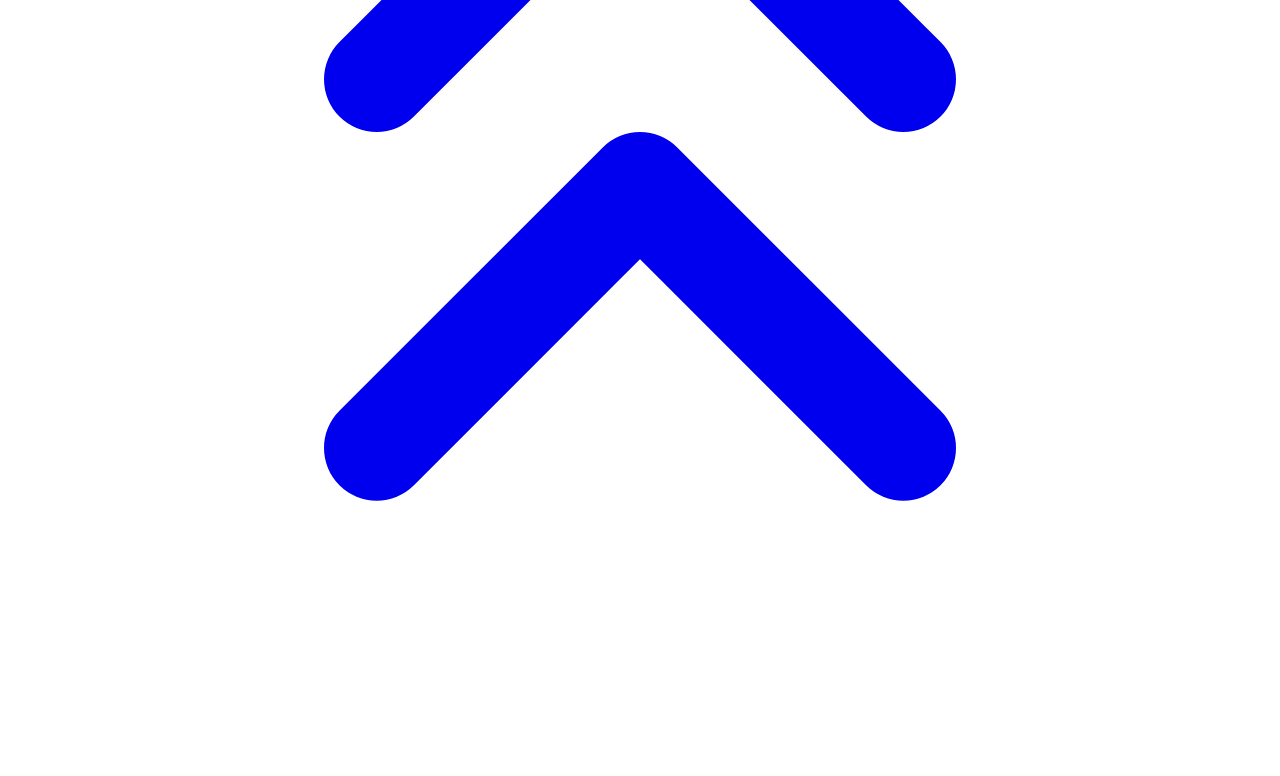
==== commit 12a411b0: "Add files via upload" ====
--- a/index.html
+++ b/index.html
@@ -1,13 +1,17 @@
-<!doctype html><html lang=zh-tw dir=auto data-theme=auto><head><meta charset=utf-8><meta http-equiv=X-UA-Compatible content="IE=edge"><meta name=viewport content="width=device-width,initial-scale=1,shrink-to-fit=no"><meta name=robots content="index, follow"><title>蟲天子</title><meta name=description content><meta name=author content><link rel=canonical href=https://rongrong1314520.github.io/papermod-preview/><link crossorigin=anonymous href=/papermod-preview/assets/css/stylesheet.0a45c196b21f2f2be325c5cd423f6c65d564d8e48909d6c255a1c71909a4b46d.css integrity="sha256-CkXBlrIfLyvjJcXNQj9sZdVk2OSJCdbCVaHHGQmktG0=" rel="preload stylesheet" as=style><link rel=icon href=https://rongrong1314520.github.io/papermod-preview/favicon.ico><link rel=icon type=image/png sizes=16x16 href=https://rongrong1314520.github.io/papermod-preview/favicon-16x16.png><link rel=icon type=image/png sizes=32x32 href=https://rongrong1314520.github.io/papermod-preview/favicon-32x32.png><link rel=apple-touch-icon href=https://rongrong1314520.github.io/papermod-preview/apple-touch-icon.png><link rel=mask-icon href=https://rongrong1314520.github.io/papermod-preview/safari-pinned-tab.svg><meta name=theme-color content="#2e2e33"><meta name=msapplication-TileColor content="#2e2e33"><link rel=alternate type=application/rss+xml href=https://rongrong1314520.github.io/papermod-preview/index.xml title=rss><link rel=alternate type=application/json href=https://rongrong1314520.github.io/papermod-preview/index.json title=json><link rel=alternate hreflang=zh-tw href=https://rongrong1314520.github.io/papermod-preview/><noscript><style>#theme-toggle,.top-link{display:none}</style><style>@media(prefers-color-scheme:dark){:root{--theme:rgb(29, 30, 32);--entry:rgb(46, 46, 51);--primary:rgb(218, 218, 219);--secondary:rgb(155, 156, 157);--tertiary:rgb(65, 66, 68);--content:rgb(196, 196, 197);--code-block-bg:rgb(46, 46, 51);--code-bg:rgb(55, 56, 62);--border:rgb(51, 51, 51);color-scheme:dark}.list{background:var(--theme)}.toc{background:var(--entry)}}</style></noscript><script>localStorage.getItem("pref-theme")==="dark"?document.querySelector("html").dataset.theme="dark":localStorage.getItem("pref-theme")==="light"?document.querySelector("html").dataset.theme="light":window.matchMedia("(prefers-color-scheme: dark)").matches?document.querySelector("html").dataset.theme="dark":document.querySelector("html").dataset.theme="light"</script><link href="https://fonts.googleapis.com/css2?family=Archivo:wght@400;700;900&family=Noto+Sans+TC:wght@400;700;900&display=swap" rel=stylesheet><link rel=manifest href=https://rongrong1314520.github.io/papermod-preview/manifest.json><meta name=theme-color content="#1a1a1a"><link rel=apple-touch-icon href=https://rongrong1314520.github.io/papermod-preview/icon-192.png><meta property="og:url" content="https://rongrong1314520.github.io/papermod-preview/"><meta property="og:site_name" content="蟲天子"><meta property="og:title" content="蟲天子"><meta property="og:locale" content="zh_tw"><meta property="og:type" content="website"><meta name=twitter:card content="summary"><meta name=twitter:title content="蟲天子"><script type=application/ld+json>{"@context":"https://schema.org","@type":"Organization","name":"蟲天子","url":"https://rongrong1314520.github.io/papermod-preview/","description":"","logo":"https://rongrong1314520.github.io/papermod-preview/favicon.ico","sameAs":["https://x.com/Lemon432hz","https://github.com/Rongrong1314520","https://www.instagram.com/aaronluoxiao?mdxt=N3BzZjQzcHRna2Fm"]}</script><meta name=generator content="Hugo 0.169.0"></head><body class=list id=top><header class=header><nav class=header-nav><div class=logo><a href=https://rongrong1314520.github.io/papermod-preview/ accesskey=h title="蟲天子 (Alt + H)">蟲天子</a><div class=logo-switches><button id=theme-toggle class=theme-toggle accesskey=t title="(Alt + T)" aria-label="Toggle theme">
+<!doctype html><html lang=zh-tw dir=auto data-theme=auto><head><meta charset=utf-8><meta http-equiv=X-UA-Compatible content="IE=edge"><meta name=viewport content="width=device-width,initial-scale=1,shrink-to-fit=no"><meta name=robots content="index, follow"><title>蟲天子</title><meta name=description content><meta name=author content><link rel=canonical href=https://rongrong1314520.github.io/papermod-preview/><link crossorigin=anonymous href=/papermod-preview/assets/css/stylesheet.cb31a0f843a10cfdd4ec4d69802c465f34796a1513f130f6f2acb0a55be2aac2.css integrity="sha256-yzGg+EOhDP3U7E1pgCxGXzR5ahUT8TD28qywpVviqsI=" rel="preload stylesheet" as=style><link rel=icon href=https://rongrong1314520.github.io/papermod-preview/favicon.ico><link rel=icon type=image/png sizes=16x16 href=https://rongrong1314520.github.io/papermod-preview/favicon-16x16.png><link rel=icon type=image/png sizes=32x32 href=https://rongrong1314520.github.io/papermod-preview/favicon-32x32.png><link rel=apple-touch-icon href=https://rongrong1314520.github.io/papermod-preview/apple-touch-icon.png><link rel=mask-icon href=https://rongrong1314520.github.io/papermod-preview/safari-pinned-tab.svg><meta name=theme-color content="#2e2e33"><meta name=msapplication-TileColor content="#2e2e33"><link rel=alternate type=application/rss+xml href=https://rongrong1314520.github.io/papermod-preview/index.xml title=rss><link rel=alternate type=application/json href=https://rongrong1314520.github.io/papermod-preview/index.json title=json><link rel=alternate hreflang=zh-tw href=https://rongrong1314520.github.io/papermod-preview/><noscript><style>#theme-toggle,.top-link{display:none}</style><style>@media(prefers-color-scheme:dark){:root{--theme:rgb(29, 30, 32);--entry:rgb(46, 46, 51);--primary:rgb(218, 218, 219);--secondary:rgb(155, 156, 157);--tertiary:rgb(65, 66, 68);--content:rgb(196, 196, 197);--code-block-bg:rgb(46, 46, 51);--code-bg:rgb(55, 56, 62);--border:rgb(51, 51, 51);color-scheme:dark}.list{background:var(--theme)}.toc{background:var(--entry)}}</style></noscript><script>localStorage.getItem("pref-theme")==="dark"?document.querySelector("html").dataset.theme="dark":localStorage.getItem("pref-theme")==="light"?document.querySelector("html").dataset.theme="light":window.matchMedia("(prefers-color-scheme: dark)").matches?document.querySelector("html").dataset.theme="dark":document.querySelector("html").dataset.theme="light"</script><link rel=manifest href=https://rongrong1314520.github.io/papermod-preview/manifest.json><meta name=theme-color content="#1a1a1a"><link rel=apple-touch-icon href=https://rongrong1314520.github.io/papermod-preview/icon-192.png><meta property="og:url" content="https://rongrong1314520.github.io/papermod-preview/"><meta property="og:site_name" content="蟲天子"><meta property="og:title" content="蟲天子"><meta property="og:locale" content="zh_tw"><meta property="og:type" content="website"><meta name=twitter:card content="summary"><meta name=twitter:title content="蟲天子"><script type=application/ld+json>{"@context":"https://schema.org","@type":"Organization","name":"蟲天子","url":"https://rongrong1314520.github.io/papermod-preview/","description":"","logo":"https://rongrong1314520.github.io/papermod-preview/favicon.ico","sameAs":["https://x.com/Lemon432hz","https://github.com/Rongrong1314520","https://www.instagram.com/aaronluoxiao?mdxt=N3BzZjQzcHRna2Fm"]}</script><meta name=generator content="Hugo 0.169.0"></head><body class=list id=top><header class=header><nav class=header-nav><div class=logo><a href=https://rongrong1314520.github.io/papermod-preview/ accesskey=h title="蟲天子 (Alt + H)">蟲天子</a><div class=logo-switches><button id=theme-toggle class=theme-toggle accesskey=t title="(Alt + T)" aria-label="Toggle theme">
 <svg class="moon" width="17" height="17" viewBox="0 0 24 24" fill="none" stroke="currentColor" stroke-width="2" stroke-linecap="round" stroke-linejoin="round"><path d="M21 12.79A9 9 0 1111.21 3 7 7 0 0021 12.79z"/></svg>
 <svg class="sun" width="17" height="17" viewBox="0 0 24 24" fill="none" stroke="currentColor" stroke-width="2" stroke-linecap="round" stroke-linejoin="round"><circle cx="12" cy="12" r="5"/><line x1="12" y1="1" x2="12" y2="3"/><line x1="12" y1="21" x2="12" y2="23"/><line x1="4.22" y1="4.22" x2="5.64" y2="5.64"/><line x1="18.36" y1="18.36" x2="19.78" y2="19.78"/><line x1="1" y1="12" x2="3" y2="12"/><line x1="21" y1="12" x2="23" y2="12"/><line x1="4.22" y1="19.78" x2="5.64" y2="18.36"/><line x1="18.36" y1="5.64" x2="19.78" y2="4.22"/></svg></button></div></div><ul id=menu class=menu><li><a href=https://rongrong1314520.github.io/papermod-preview/about/ title=關於><span>關於</span></a></li><li><a href=https://rongrong1314520.github.io/papermod-preview/posts/ title=部落格><span>部落格</span></a></li><li><a href=https://rongrong1314520.github.io/papermod-preview/projects/ title=精選項目><span>精選項目</span></a></li><li><a href=https://rongrong1314520.github.io/papermod-preview/tags/%E6%94%B6%E8%97%8F/ title=收藏><span>收藏</span></a></li><li><a href=https://rongrong1314520.github.io/papermod-preview/search/ title="搜尋 (Alt + /)" accesskey=/><span>搜尋</span></a></li></ul></nav></header><main class=main><div class=profile><div class=profile_inner><img draggable=false src=https://rongrong1314520.github.io/papermod-preview/photo.png alt=蟲天子 title=蟲天子 height=150 width=150><h1>妳好！我是 <strong>蟲天子</strong></h1><span>這是我的個人主頁，正在慢慢完善。</span><div class=social-icons><a href=https://x.com/Lemon432hz target=_blank rel="noopener noreferrer me" title=X><svg viewBox="0 0 24 24" fill="currentColor"><path d="M18.244 2.25h3.308l-7.227 8.26 8.502 11.24H16.17l-5.214-6.817L4.99 21.75H1.68l7.73-8.835L1.254 2.25H8.08l4.713 6.231zm-1.161 17.52h1.833L7.084 4.126H5.117z"/></svg>
 </a><a href=https://github.com/Rongrong1314520 target=_blank rel="noopener noreferrer me" title=Github><svg viewBox="0 0 24 24" fill="none" stroke="currentColor" stroke-width="2" stroke-linecap="round" stroke-linejoin="round"><path d="M9 19c-5 1.5-5-2.5-7-3m14 6v-3.87a3.37 3.37.0 00-.94-2.61c3.14-.35 6.44-1.54 6.44-7A5.44 5.44.0 0020 4.77 5.07 5.07.0 0019.91 1S18.73.65 16 2.48a13.38 13.38.0 00-7 0C6.27.65 5.09 1 5.09 1A5.07 5.07.0 005 4.77 5.44 5.44.0 003.5 8.55c0 5.42 3.3 6.61 6.44 7A3.37 3.37.0 009 18.13V22"/></svg>
-</a><a href="https://www.instagram.com/aaronluoxiao?mdxt=N3BzZjQzcHRna2Fm" target=_blank rel="noopener noreferrer me" title=Instagram><svg viewBox="0 0 24 24" fill="none" stroke="currentColor" stroke-width="2" stroke-linecap="round" stroke-linejoin="round"><rect x="2" y="2" width="20" height="20" rx="5" ry="5"/><path d="M16 11.37A4 4 0 1112.63 8 4 4 0 0116 11.37z"/><line x1="17.5" y1="6.5" x2="17.5" y2="6.5"/></svg></a></div><div class=buttons><a class=button href=/about/ rel=noopener title=關於><span class=button-inner>關於
-</span></a><a class=button href=/posts/ rel=noopener title=部落格><span class=button-inner>部落格
-</span></a><a class=button href=/projects/ rel=noopener title=精選項目><span class=button-inner>精選項目
-</span></a><a class=button href=/tags/%e6%94%b6%e8%97%8f/ rel=noopener title=收藏><span class=button-inner>收藏</span></a></div></div></div></main><footer class=footer><span>© 2026 Rongrong1314520 · 保留所有權利</span> ·
+</a><a href="https://www.instagram.com/aaronluoxiao?mdxt=N3BzZjQzcHRna2Fm" target=_blank rel="noopener noreferrer me" title=Instagram><svg viewBox="0 0 24 24" fill="none" stroke="currentColor" stroke-width="2" stroke-linecap="round" stroke-linejoin="round"><rect x="2" y="2" width="20" height="20" rx="5" ry="5"/><path d="M16 11.37A4 4 0 1112.63 8 4 4 0 0116 11.37z"/><line x1="17.5" y1="6.5" x2="17.5" y2="6.5"/></svg></a></div><div class=buttons><a class=button href=https://rongrong1314520.github.io/papermod-preview/about/ rel=noopener title=關於><span class=button-inner>關於&nbsp;
+<svg fill="none" shape-rendering="geometricPrecision" stroke="currentColor" stroke-linecap="round" stroke-linejoin="round" stroke-width="2.5" viewBox="0 0 24 24" height="14" width="14"><path d="M18 13v6a2 2 0 01-2 2H5a2 2 0 01-2-2V8a2 2 0 012-2h6"/><path d="M15 3h6v6"/><path d="M10 14 21 3"/></svg>
+</span></a><a class=button href=https://rongrong1314520.github.io/papermod-preview/posts/ rel=noopener title=部落格><span class=button-inner>部落格&nbsp;
+<svg fill="none" shape-rendering="geometricPrecision" stroke="currentColor" stroke-linecap="round" stroke-linejoin="round" stroke-width="2.5" viewBox="0 0 24 24" height="14" width="14"><path d="M18 13v6a2 2 0 01-2 2H5a2 2 0 01-2-2V8a2 2 0 012-2h6"/><path d="M15 3h6v6"/><path d="M10 14 21 3"/></svg>
+</span></a><a class=button href=https://rongrong1314520.github.io/papermod-preview/projects/ rel=noopener title=精選項目><span class=button-inner>精選項目&nbsp;
+<svg fill="none" shape-rendering="geometricPrecision" stroke="currentColor" stroke-linecap="round" stroke-linejoin="round" stroke-width="2.5" viewBox="0 0 24 24" height="14" width="14"><path d="M18 13v6a2 2 0 01-2 2H5a2 2 0 01-2-2V8a2 2 0 012-2h6"/><path d="M15 3h6v6"/><path d="M10 14 21 3"/></svg>
+</span></a><a class=button href=https://rongrong1314520.github.io/papermod-preview/tags/%e6%94%b6%e8%97%8f/ rel=noopener title=收藏><span class=button-inner>收藏&nbsp;
+<svg fill="none" shape-rendering="geometricPrecision" stroke="currentColor" stroke-linecap="round" stroke-linejoin="round" stroke-width="2.5" viewBox="0 0 24 24" height="14" width="14"><path d="M18 13v6a2 2 0 01-2 2H5a2 2 0 01-2-2V8a2 2 0 012-2h6"/><path d="M15 3h6v6"/><path d="M10 14 21 3"/></svg></span></a></div></div></div></main><footer class=footer><span>© 2026 Rongrong1314520 · 保留所有權利</span> ·
 請給我寫信：<a href=mailto:chentingxierong@gmail.com>chentingxierong@gmail.com</a> ·
 <span>Powered by
 <a href="https://gohugo.io/?utm_source=papermod" rel=noopener target=_blank>Hugo</a> &
 <a href=https://github.com/adityatelange/hugo-PaperMod/ rel=noopener target=_blank>PaperMod</a></span></footer><a href=#top id=top-link class="top-link hidden" aria-label="go to top" title="Go to Top (Alt + G)" accesskey=g><svg viewBox="0 0 24 24" fill="none" stroke="currentColor" stroke-width="2" stroke-linecap="round" stroke-linejoin="round" class="feather feather-chevrons-up"><polyline points="17 11 12 6 7 11"/><polyline points="17 18 12 13 7 18"/></svg>
-</a><script>let menu=document.getElementById("menu");if(menu){const e=localStorage.getItem("menu-scroll-position");e&&(menu.scrollLeft=parseInt(e,10));let t;menu.addEventListener("scroll",function(){clearTimeout(t),t=setTimeout(function(){localStorage.setItem("menu-scroll-position",menu.scrollLeft)},150)},{passive:!0})}document.querySelectorAll('a[href^="#"]').forEach(e=>{e.addEventListener("click",function(e){e.preventDefault();var n=this.getAttribute("href").substr(1);const t=document.querySelector(`[id='${decodeURIComponent(n)}']`);window.matchMedia("(prefers-reduced-motion: reduce)").matches?t.scrollIntoView():t.scrollIntoView({behavior:"smooth"}),t.tabIndex<0&&!t.hasAttribute("tabindex")&&t.setAttribute("tabindex","-1"),t.focus({preventScroll:!0}),n==="top"?history.replaceState(null,null," "):history.pushState(null,null,`#${n}`)})})</script><script>var toplink=document.getElementById("top-link"),scrollTicking=!1;window.addEventListener("scroll",function(){if(scrollTicking)return;scrollTicking=!0,requestAnimationFrame(function(){const e=window.innerHeight,t=document.body.scrollTop>e||document.documentElement.scrollTop>e;toplink.classList.toggle("hidden",!t),scrollTicking=!1})},{passive:!0})</script><script>document.getElementById("theme-toggle").addEventListener("click",()=>{const e=document.querySelector("html");e.dataset.theme==="dark"?(e.dataset.theme="light",localStorage.setItem("pref-theme","light")):(e.dataset.theme="dark",localStorage.setItem("pref-theme","dark"))})</script></body></html>+</a><script>"serviceWorker"in navigator&&window.addEventListener("load",function(){navigator.serviceWorker.register("https://rongrong1314520.github.io/papermod-preview/sw.js")})</script><script>let menu=document.getElementById("menu");if(menu){const e=localStorage.getItem("menu-scroll-position");e&&(menu.scrollLeft=parseInt(e,10));let t;menu.addEventListener("scroll",function(){clearTimeout(t),t=setTimeout(function(){localStorage.setItem("menu-scroll-position",menu.scrollLeft)},150)},{passive:!0})}document.querySelectorAll('a[href^="#"]').forEach(e=>{e.addEventListener("click",function(e){e.preventDefault();var n=this.getAttribute("href").substr(1);const t=document.querySelector(`[id='${decodeURIComponent(n)}']`);window.matchMedia("(prefers-reduced-motion: reduce)").matches?t.scrollIntoView():t.scrollIntoView({behavior:"smooth"}),t.tabIndex<0&&!t.hasAttribute("tabindex")&&t.setAttribute("tabindex","-1"),t.focus({preventScroll:!0}),n==="top"?history.replaceState(null,null," "):history.pushState(null,null,`#${n}`)})})</script><script>var toplink=document.getElementById("top-link"),scrollTicking=!1;window.addEventListener("scroll",function(){if(scrollTicking)return;scrollTicking=!0,requestAnimationFrame(function(){const e=window.innerHeight,t=document.body.scrollTop>e||document.documentElement.scrollTop>e;toplink.classList.toggle("hidden",!t),scrollTicking=!1})},{passive:!0})</script><script>document.getElementById("theme-toggle").addEventListener("click",()=>{const e=document.querySelector("html");e.dataset.theme==="dark"?(e.dataset.theme="light",localStorage.setItem("pref-theme","light")):(e.dataset.theme="dark",localStorage.setItem("pref-theme","dark"))})</script></body></html>
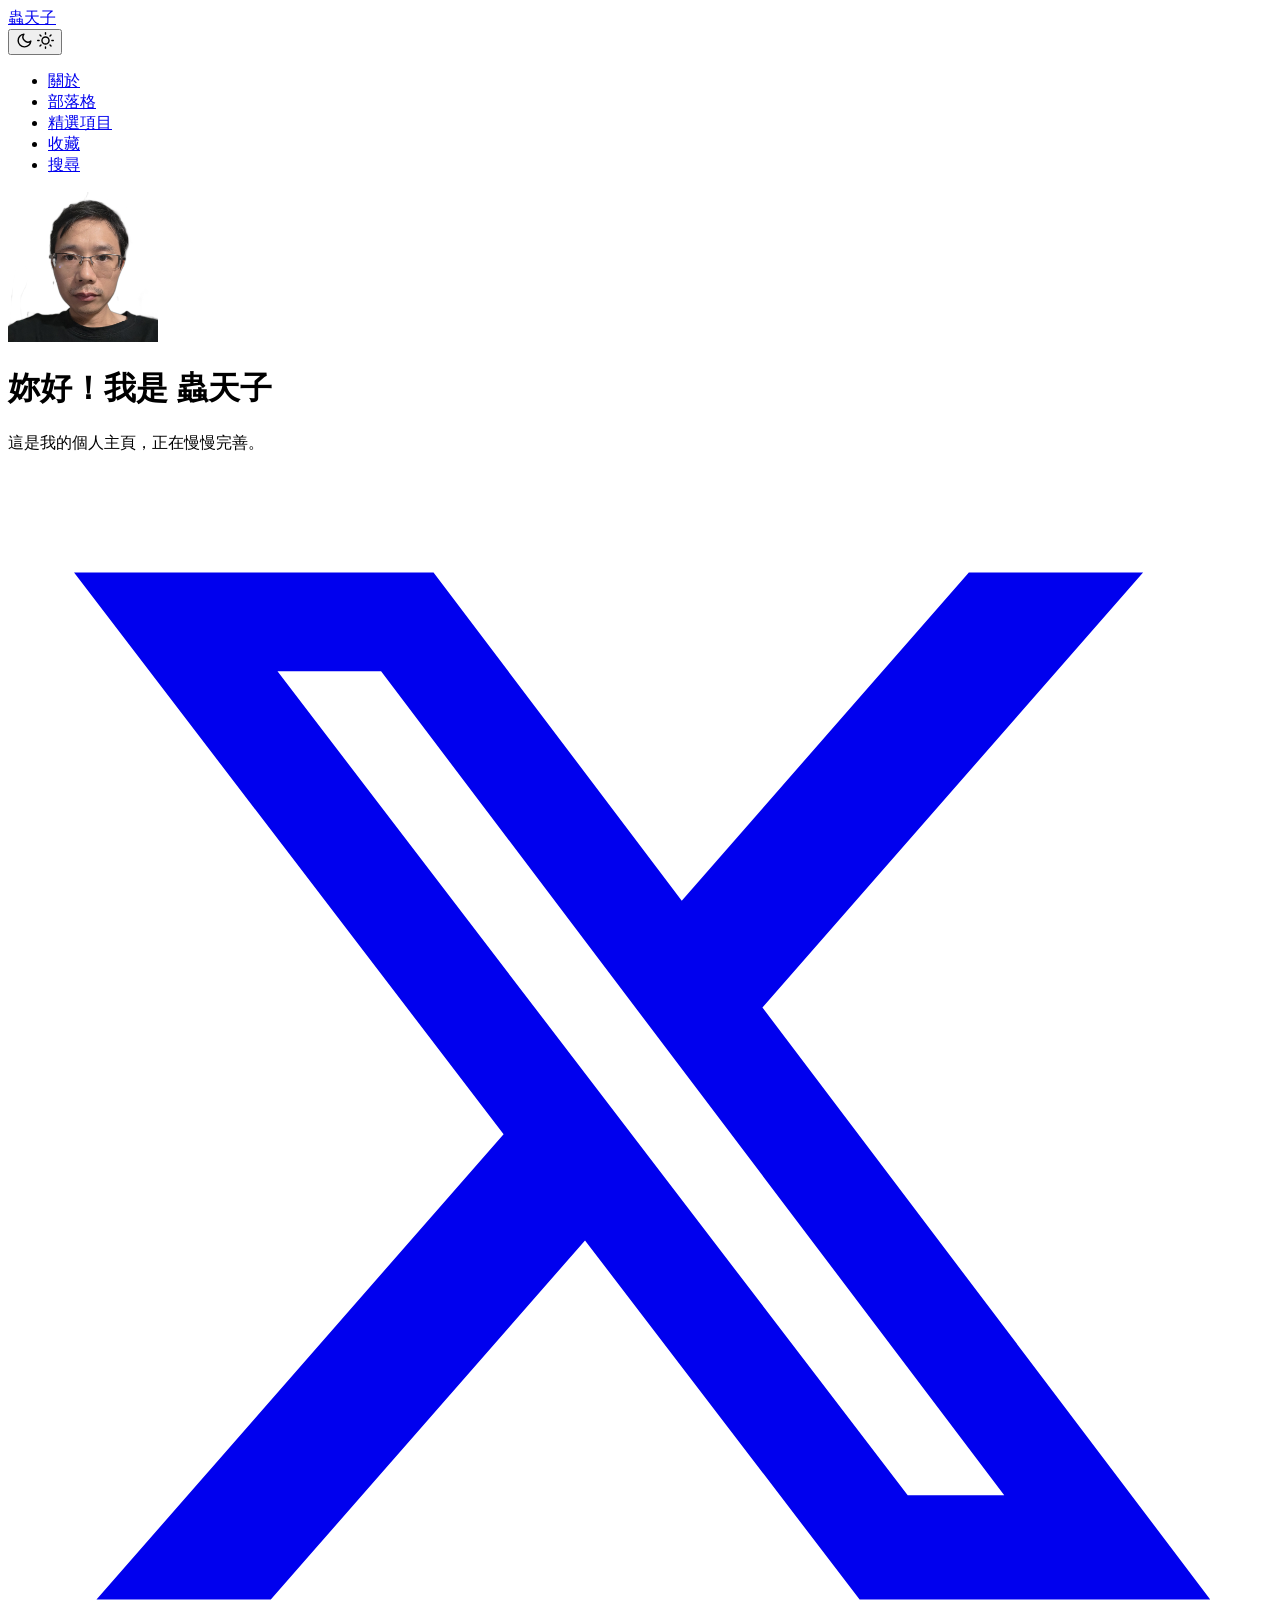
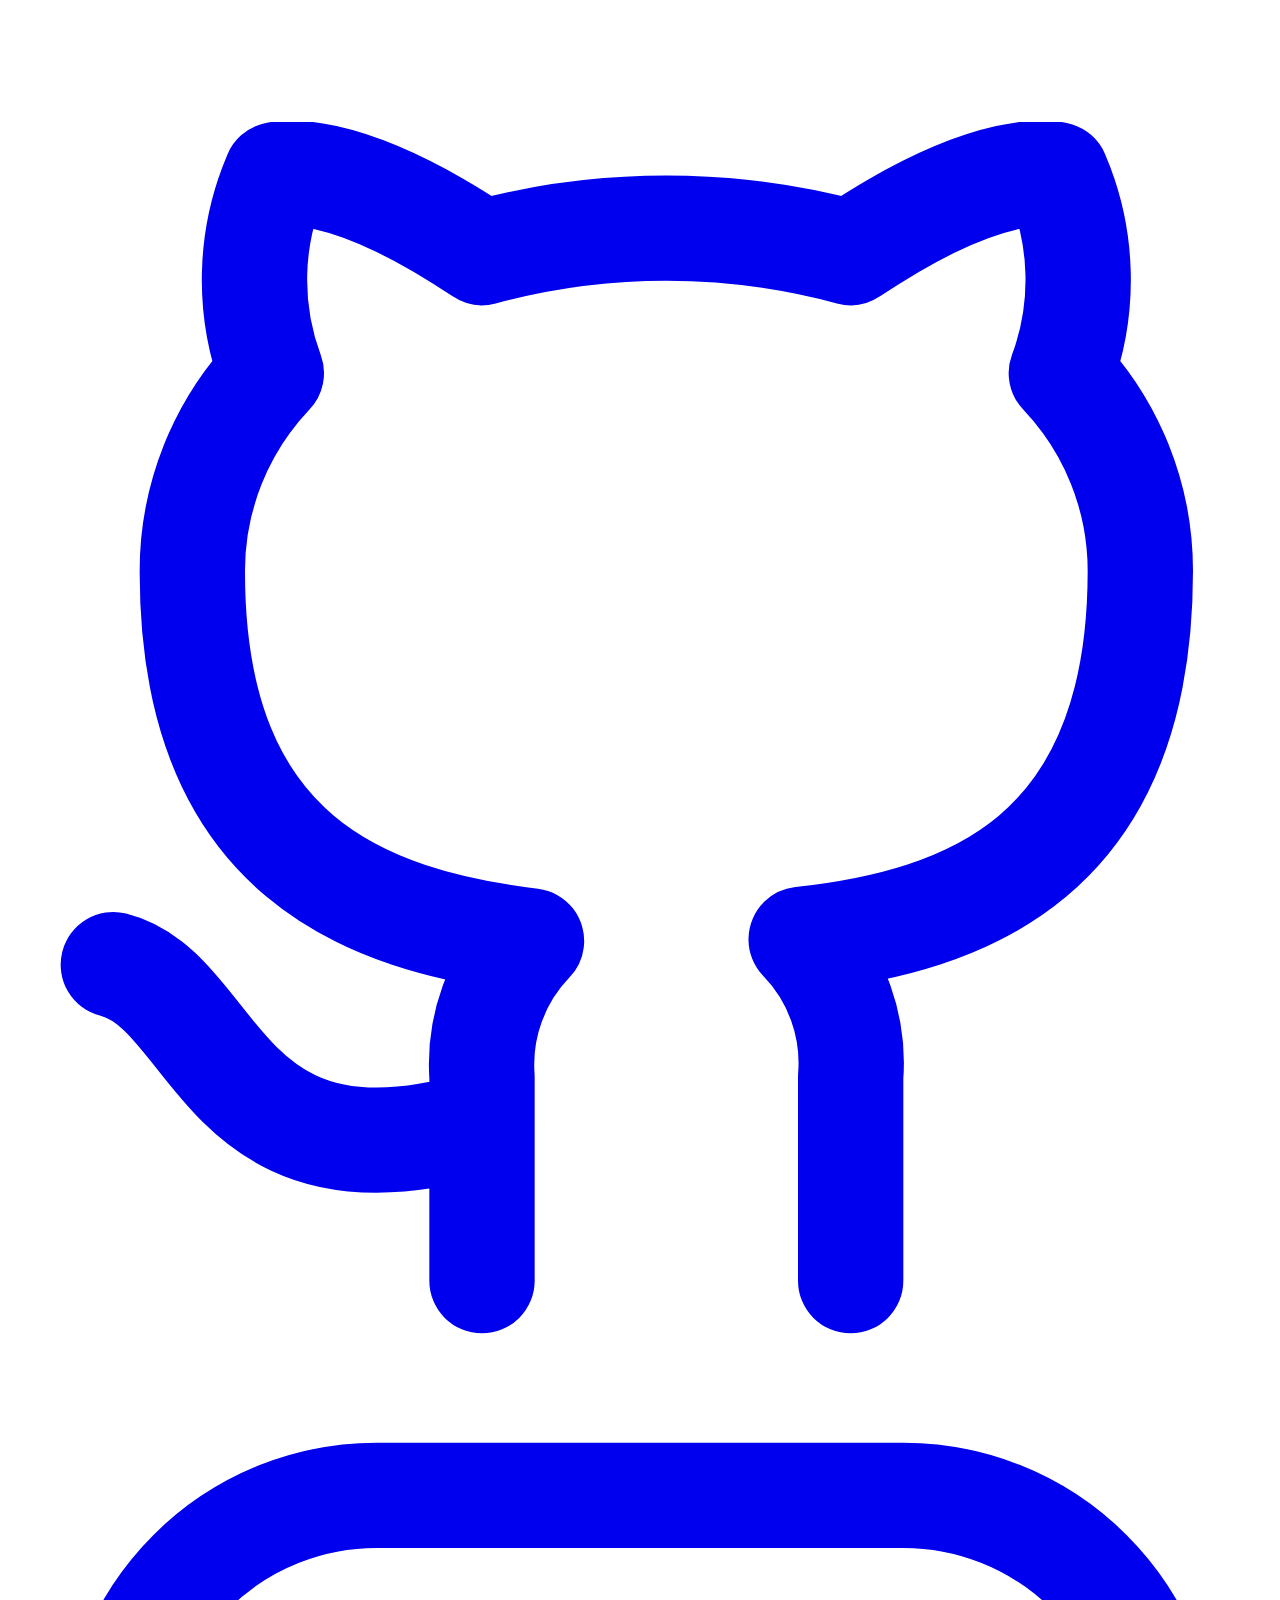
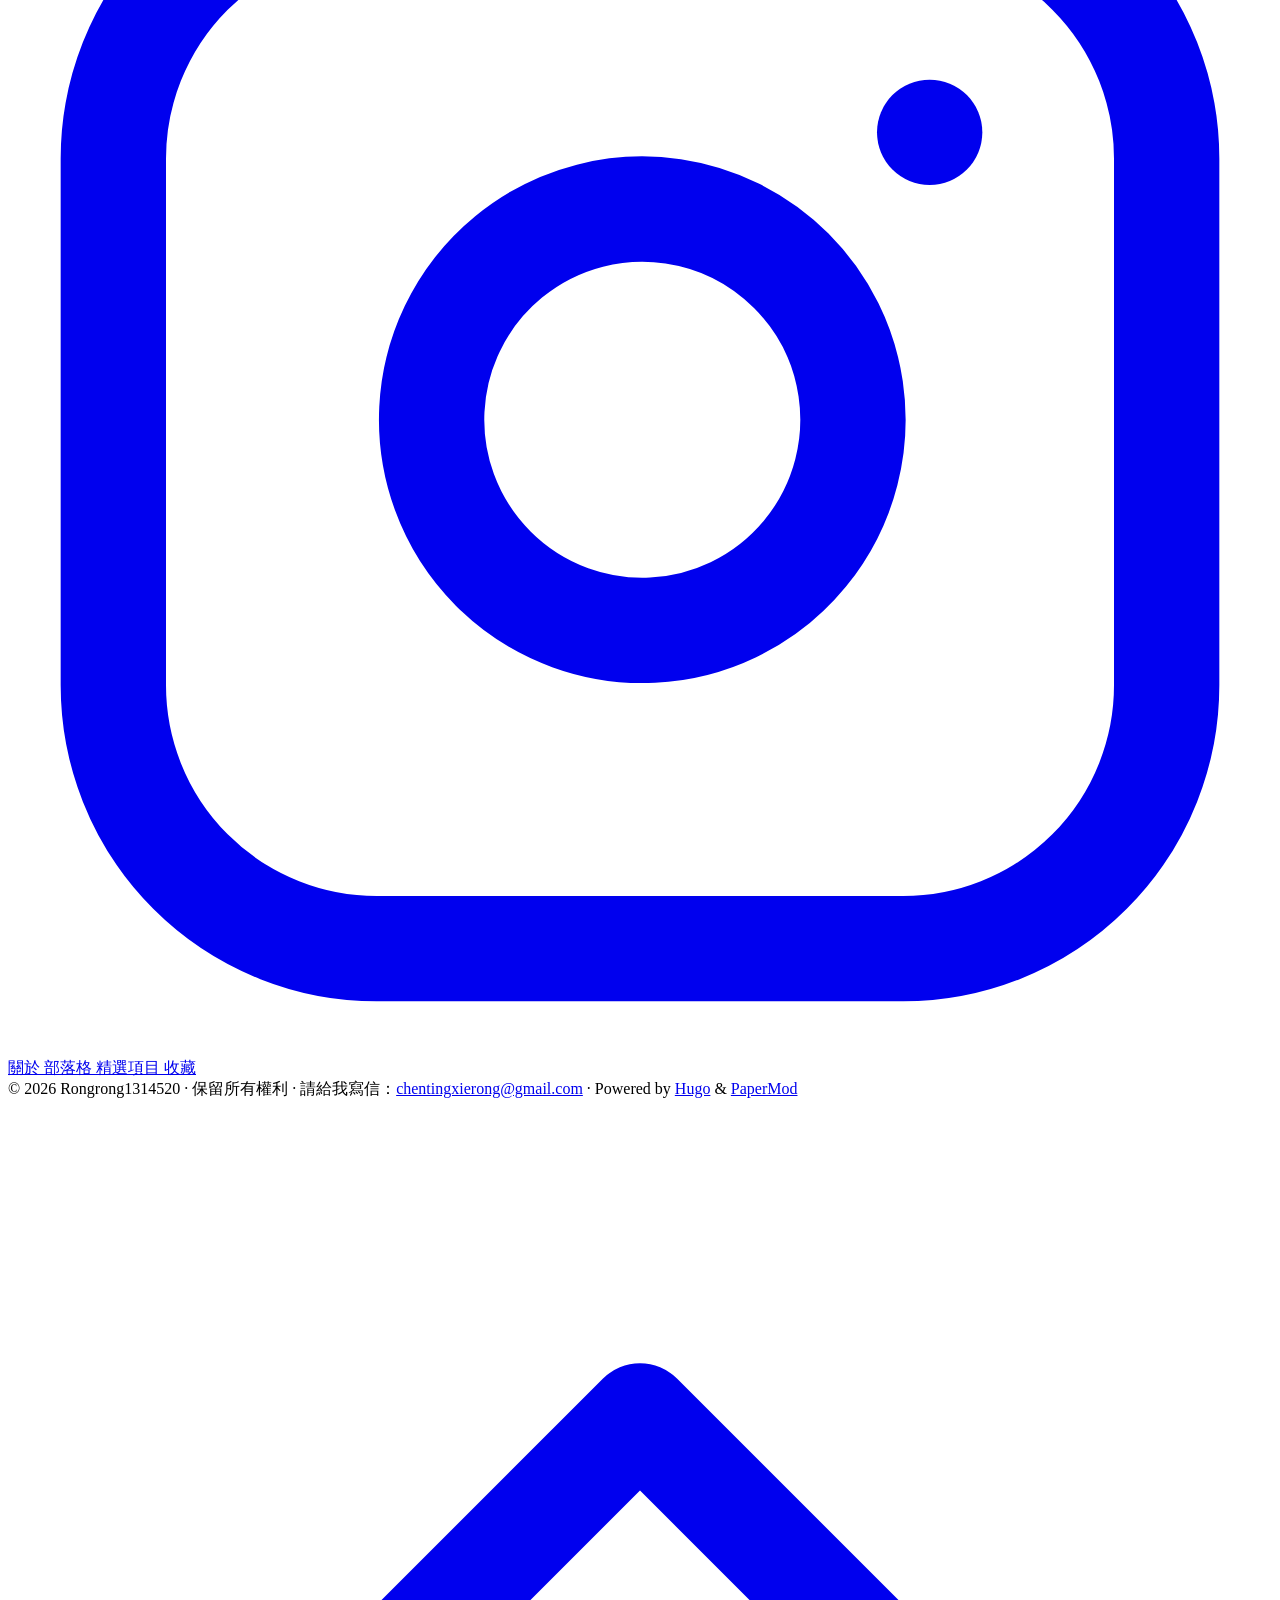
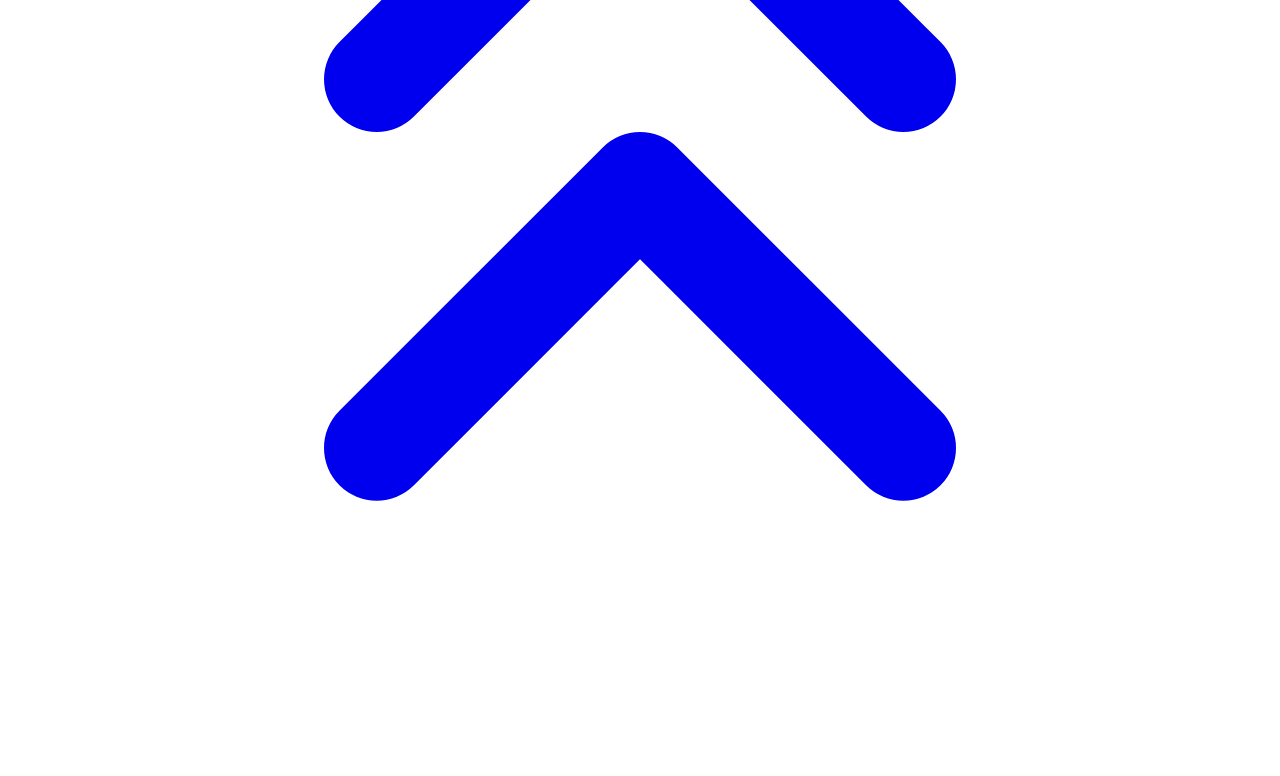
==== commit ea9b5e72: "Add files via upload" ====
--- a/index.html
+++ b/index.html
@@ -1,15 +1,11 @@
-<!doctype html><html lang=zh-tw dir=auto data-theme=auto><head><meta charset=utf-8><meta http-equiv=X-UA-Compatible content="IE=edge"><meta name=viewport content="width=device-width,initial-scale=1,shrink-to-fit=no"><meta name=robots content="index, follow"><title>蟲天子</title><meta name=description content><meta name=author content><link rel=canonical href=https://rongrong1314520.github.io/papermod-preview/><link crossorigin=anonymous href=/papermod-preview/assets/css/stylesheet.cb31a0f843a10cfdd4ec4d69802c465f34796a1513f130f6f2acb0a55be2aac2.css integrity="sha256-yzGg+EOhDP3U7E1pgCxGXzR5ahUT8TD28qywpVviqsI=" rel="preload stylesheet" as=style><link rel=icon href=https://rongrong1314520.github.io/papermod-preview/favicon.ico><link rel=icon type=image/png sizes=16x16 href=https://rongrong1314520.github.io/papermod-preview/favicon-16x16.png><link rel=icon type=image/png sizes=32x32 href=https://rongrong1314520.github.io/papermod-preview/favicon-32x32.png><link rel=apple-touch-icon href=https://rongrong1314520.github.io/papermod-preview/apple-touch-icon.png><link rel=mask-icon href=https://rongrong1314520.github.io/papermod-preview/safari-pinned-tab.svg><meta name=theme-color content="#2e2e33"><meta name=msapplication-TileColor content="#2e2e33"><link rel=alternate type=application/rss+xml href=https://rongrong1314520.github.io/papermod-preview/index.xml title=rss><link rel=alternate type=application/json href=https://rongrong1314520.github.io/papermod-preview/index.json title=json><link rel=alternate hreflang=zh-tw href=https://rongrong1314520.github.io/papermod-preview/><noscript><style>#theme-toggle,.top-link{display:none}</style><style>@media(prefers-color-scheme:dark){:root{--theme:rgb(29, 30, 32);--entry:rgb(46, 46, 51);--primary:rgb(218, 218, 219);--secondary:rgb(155, 156, 157);--tertiary:rgb(65, 66, 68);--content:rgb(196, 196, 197);--code-block-bg:rgb(46, 46, 51);--code-bg:rgb(55, 56, 62);--border:rgb(51, 51, 51);color-scheme:dark}.list{background:var(--theme)}.toc{background:var(--entry)}}</style></noscript><script>localStorage.getItem("pref-theme")==="dark"?document.querySelector("html").dataset.theme="dark":localStorage.getItem("pref-theme")==="light"?document.querySelector("html").dataset.theme="light":window.matchMedia("(prefers-color-scheme: dark)").matches?document.querySelector("html").dataset.theme="dark":document.querySelector("html").dataset.theme="light"</script><link rel=manifest href=https://rongrong1314520.github.io/papermod-preview/manifest.json><meta name=theme-color content="#1a1a1a"><link rel=apple-touch-icon href=https://rongrong1314520.github.io/papermod-preview/icon-192.png><meta property="og:url" content="https://rongrong1314520.github.io/papermod-preview/"><meta property="og:site_name" content="蟲天子"><meta property="og:title" content="蟲天子"><meta property="og:locale" content="zh_tw"><meta property="og:type" content="website"><meta name=twitter:card content="summary"><meta name=twitter:title content="蟲天子"><script type=application/ld+json>{"@context":"https://schema.org","@type":"Organization","name":"蟲天子","url":"https://rongrong1314520.github.io/papermod-preview/","description":"","logo":"https://rongrong1314520.github.io/papermod-preview/favicon.ico","sameAs":["https://x.com/Lemon432hz","https://github.com/Rongrong1314520","https://www.instagram.com/aaronluoxiao?mdxt=N3BzZjQzcHRna2Fm"]}</script><meta name=generator content="Hugo 0.169.0"></head><body class=list id=top><header class=header><nav class=header-nav><div class=logo><a href=https://rongrong1314520.github.io/papermod-preview/ accesskey=h title="蟲天子 (Alt + H)">蟲天子</a><div class=logo-switches><button id=theme-toggle class=theme-toggle accesskey=t title="(Alt + T)" aria-label="Toggle theme">
+<!doctype html><html lang=zh-tw dir=auto data-theme=auto><head><meta charset=utf-8><meta http-equiv=X-UA-Compatible content="IE=edge"><meta name=viewport content="width=device-width,initial-scale=1,shrink-to-fit=no"><meta name=robots content="index, follow"><title>蟲天子</title><meta name=description content><meta name=author content><link rel=canonical href=https://rongrong1314520.github.io/papermod-preview/><link crossorigin=anonymous href=/papermod-preview/assets/css/stylesheet.4d1e002818c483c4bbf6c5ee9856fc278489533694ad2f951ca69d1cc02cefdb.css integrity="sha256-TR4AKBjEg8S79sXumFb8J4SJUzaUrS+VHKadHMAs79s=" rel="preload stylesheet" as=style><link rel=icon href=https://rongrong1314520.github.io/papermod-preview/favicon.ico><link rel=icon type=image/png sizes=16x16 href=https://rongrong1314520.github.io/papermod-preview/favicon-16x16.png><link rel=icon type=image/png sizes=32x32 href=https://rongrong1314520.github.io/papermod-preview/favicon-32x32.png><link rel=apple-touch-icon href=https://rongrong1314520.github.io/papermod-preview/apple-touch-icon.png><link rel=mask-icon href=https://rongrong1314520.github.io/papermod-preview/safari-pinned-tab.svg><meta name=theme-color content="#2e2e33"><meta name=msapplication-TileColor content="#2e2e33"><link rel=alternate type=application/rss+xml href=https://rongrong1314520.github.io/papermod-preview/index.xml title=rss><link rel=alternate type=application/json href=https://rongrong1314520.github.io/papermod-preview/index.json title=json><link rel=alternate hreflang=zh-tw href=https://rongrong1314520.github.io/papermod-preview/><noscript><style>#theme-toggle,.top-link{display:none}</style><style>@media(prefers-color-scheme:dark){:root{--theme:rgb(29, 30, 32);--entry:rgb(46, 46, 51);--primary:rgb(218, 218, 219);--secondary:rgb(155, 156, 157);--tertiary:rgb(65, 66, 68);--content:rgb(196, 196, 197);--code-block-bg:rgb(46, 46, 51);--code-bg:rgb(55, 56, 62);--border:rgb(51, 51, 51);color-scheme:dark}.list{background:var(--theme)}.toc{background:var(--entry)}}</style></noscript><script>localStorage.getItem("pref-theme")==="dark"?document.querySelector("html").dataset.theme="dark":localStorage.getItem("pref-theme")==="light"?document.querySelector("html").dataset.theme="light":window.matchMedia("(prefers-color-scheme: dark)").matches?document.querySelector("html").dataset.theme="dark":document.querySelector("html").dataset.theme="light"</script><link rel=manifest href=https://rongrong1314520.github.io/papermod-preview/manifest.json><meta name=theme-color content="#1a1a1a"><link rel=apple-touch-icon href=https://rongrong1314520.github.io/papermod-preview/icon-192.png><meta property="og:url" content="https://rongrong1314520.github.io/papermod-preview/"><meta property="og:site_name" content="蟲天子"><meta property="og:title" content="蟲天子"><meta property="og:locale" content="zh_tw"><meta property="og:type" content="website"><meta name=twitter:card content="summary"><meta name=twitter:title content="蟲天子"><script type=application/ld+json>{"@context":"https://schema.org","@type":"Organization","name":"蟲天子","url":"https://rongrong1314520.github.io/papermod-preview/","description":"","logo":"https://rongrong1314520.github.io/papermod-preview/favicon.ico","sameAs":["https://x.com/Lemon432hz","https://github.com/Rongrong1314520","https://www.instagram.com/aaronluoxiao?mdxt=N3BzZjQzcHRna2Fm"]}</script><meta name=generator content="Hugo 0.169.0"></head><body class=list id=top><header class=header><nav class=header-nav><div class=logo><a href=https://rongrong1314520.github.io/papermod-preview/ accesskey=h title="蟲天子 (Alt + H)">蟲天子</a><div class=logo-switches><button id=theme-toggle class=theme-toggle accesskey=t title="(Alt + T)" aria-label="Toggle theme">
 <svg class="moon" width="17" height="17" viewBox="0 0 24 24" fill="none" stroke="currentColor" stroke-width="2" stroke-linecap="round" stroke-linejoin="round"><path d="M21 12.79A9 9 0 1111.21 3 7 7 0 0021 12.79z"/></svg>
 <svg class="sun" width="17" height="17" viewBox="0 0 24 24" fill="none" stroke="currentColor" stroke-width="2" stroke-linecap="round" stroke-linejoin="round"><circle cx="12" cy="12" r="5"/><line x1="12" y1="1" x2="12" y2="3"/><line x1="12" y1="21" x2="12" y2="23"/><line x1="4.22" y1="4.22" x2="5.64" y2="5.64"/><line x1="18.36" y1="18.36" x2="19.78" y2="19.78"/><line x1="1" y1="12" x2="3" y2="12"/><line x1="21" y1="12" x2="23" y2="12"/><line x1="4.22" y1="19.78" x2="5.64" y2="18.36"/><line x1="18.36" y1="5.64" x2="19.78" y2="4.22"/></svg></button></div></div><ul id=menu class=menu><li><a href=https://rongrong1314520.github.io/papermod-preview/about/ title=關於><span>關於</span></a></li><li><a href=https://rongrong1314520.github.io/papermod-preview/posts/ title=部落格><span>部落格</span></a></li><li><a href=https://rongrong1314520.github.io/papermod-preview/projects/ title=精選項目><span>精選項目</span></a></li><li><a href=https://rongrong1314520.github.io/papermod-preview/tags/%E6%94%B6%E8%97%8F/ title=收藏><span>收藏</span></a></li><li><a href=https://rongrong1314520.github.io/papermod-preview/search/ title="搜尋 (Alt + /)" accesskey=/><span>搜尋</span></a></li></ul></nav></header><main class=main><div class=profile><div class=profile_inner><img draggable=false src=https://rongrong1314520.github.io/papermod-preview/photo.png alt=蟲天子 title=蟲天子 height=150 width=150><h1>妳好！我是 <strong>蟲天子</strong></h1><span>這是我的個人主頁，正在慢慢完善。</span><div class=social-icons><a href=https://x.com/Lemon432hz target=_blank rel="noopener noreferrer me" title=X><svg viewBox="0 0 24 24" fill="currentColor"><path d="M18.244 2.25h3.308l-7.227 8.26 8.502 11.24H16.17l-5.214-6.817L4.99 21.75H1.68l7.73-8.835L1.254 2.25H8.08l4.713 6.231zm-1.161 17.52h1.833L7.084 4.126H5.117z"/></svg>
 </a><a href=https://github.com/Rongrong1314520 target=_blank rel="noopener noreferrer me" title=Github><svg viewBox="0 0 24 24" fill="none" stroke="currentColor" stroke-width="2" stroke-linecap="round" stroke-linejoin="round"><path d="M9 19c-5 1.5-5-2.5-7-3m14 6v-3.87a3.37 3.37.0 00-.94-2.61c3.14-.35 6.44-1.54 6.44-7A5.44 5.44.0 0020 4.77 5.07 5.07.0 0019.91 1S18.73.65 16 2.48a13.38 13.38.0 00-7 0C6.27.65 5.09 1 5.09 1A5.07 5.07.0 005 4.77 5.44 5.44.0 003.5 8.55c0 5.42 3.3 6.61 6.44 7A3.37 3.37.0 009 18.13V22"/></svg>
-</a><a href="https://www.instagram.com/aaronluoxiao?mdxt=N3BzZjQzcHRna2Fm" target=_blank rel="noopener noreferrer me" title=Instagram><svg viewBox="0 0 24 24" fill="none" stroke="currentColor" stroke-width="2" stroke-linecap="round" stroke-linejoin="round"><rect x="2" y="2" width="20" height="20" rx="5" ry="5"/><path d="M16 11.37A4 4 0 1112.63 8 4 4 0 0116 11.37z"/><line x1="17.5" y1="6.5" x2="17.5" y2="6.5"/></svg></a></div><div class=buttons><a class=button href=https://rongrong1314520.github.io/papermod-preview/about/ rel=noopener title=關於><span class=button-inner>關於&nbsp;
-<svg fill="none" shape-rendering="geometricPrecision" stroke="currentColor" stroke-linecap="round" stroke-linejoin="round" stroke-width="2.5" viewBox="0 0 24 24" height="14" width="14"><path d="M18 13v6a2 2 0 01-2 2H5a2 2 0 01-2-2V8a2 2 0 012-2h6"/><path d="M15 3h6v6"/><path d="M10 14 21 3"/></svg>
-</span></a><a class=button href=https://rongrong1314520.github.io/papermod-preview/posts/ rel=noopener title=部落格><span class=button-inner>部落格&nbsp;
-<svg fill="none" shape-rendering="geometricPrecision" stroke="currentColor" stroke-linecap="round" stroke-linejoin="round" stroke-width="2.5" viewBox="0 0 24 24" height="14" width="14"><path d="M18 13v6a2 2 0 01-2 2H5a2 2 0 01-2-2V8a2 2 0 012-2h6"/><path d="M15 3h6v6"/><path d="M10 14 21 3"/></svg>
-</span></a><a class=button href=https://rongrong1314520.github.io/papermod-preview/projects/ rel=noopener title=精選項目><span class=button-inner>精選項目&nbsp;
-<svg fill="none" shape-rendering="geometricPrecision" stroke="currentColor" stroke-linecap="round" stroke-linejoin="round" stroke-width="2.5" viewBox="0 0 24 24" height="14" width="14"><path d="M18 13v6a2 2 0 01-2 2H5a2 2 0 01-2-2V8a2 2 0 012-2h6"/><path d="M15 3h6v6"/><path d="M10 14 21 3"/></svg>
-</span></a><a class=button href=https://rongrong1314520.github.io/papermod-preview/tags/%e6%94%b6%e8%97%8f/ rel=noopener title=收藏><span class=button-inner>收藏&nbsp;
-<svg fill="none" shape-rendering="geometricPrecision" stroke="currentColor" stroke-linecap="round" stroke-linejoin="round" stroke-width="2.5" viewBox="0 0 24 24" height="14" width="14"><path d="M18 13v6a2 2 0 01-2 2H5a2 2 0 01-2-2V8a2 2 0 012-2h6"/><path d="M15 3h6v6"/><path d="M10 14 21 3"/></svg></span></a></div></div></div></main><footer class=footer><span>© 2026 Rongrong1314520 · 保留所有權利</span> ·
+</a><a href="https://www.instagram.com/aaronluoxiao?mdxt=N3BzZjQzcHRna2Fm" target=_blank rel="noopener noreferrer me" title=Instagram><svg viewBox="0 0 24 24" fill="none" stroke="currentColor" stroke-width="2" stroke-linecap="round" stroke-linejoin="round"><rect x="2" y="2" width="20" height="20" rx="5" ry="5"/><path d="M16 11.37A4 4 0 1112.63 8 4 4 0 0116 11.37z"/><line x1="17.5" y1="6.5" x2="17.5" y2="6.5"/></svg></a></div><div class=buttons><a class=button href=about/ rel=noopener title=關於><span class=button-inner>關於
+</span></a><a class=button href=posts/ rel=noopener title=部落格><span class=button-inner>部落格
+</span></a><a class=button href=projects/ rel=noopener title=精選項目><span class=button-inner>精選項目
+</span></a><a class=button href=tags/%e6%94%b6%e8%97%8f/ rel=noopener title=收藏><span class=button-inner>收藏</span></a></div></div></div></main><footer class=footer><span>© 2026 Rongrong1314520 · 保留所有權利</span> ·
 請給我寫信：<a href=mailto:chentingxierong@gmail.com>chentingxierong@gmail.com</a> ·
 <span>Powered by
 <a href="https://gohugo.io/?utm_source=papermod" rel=noopener target=_blank>Hugo</a> &
